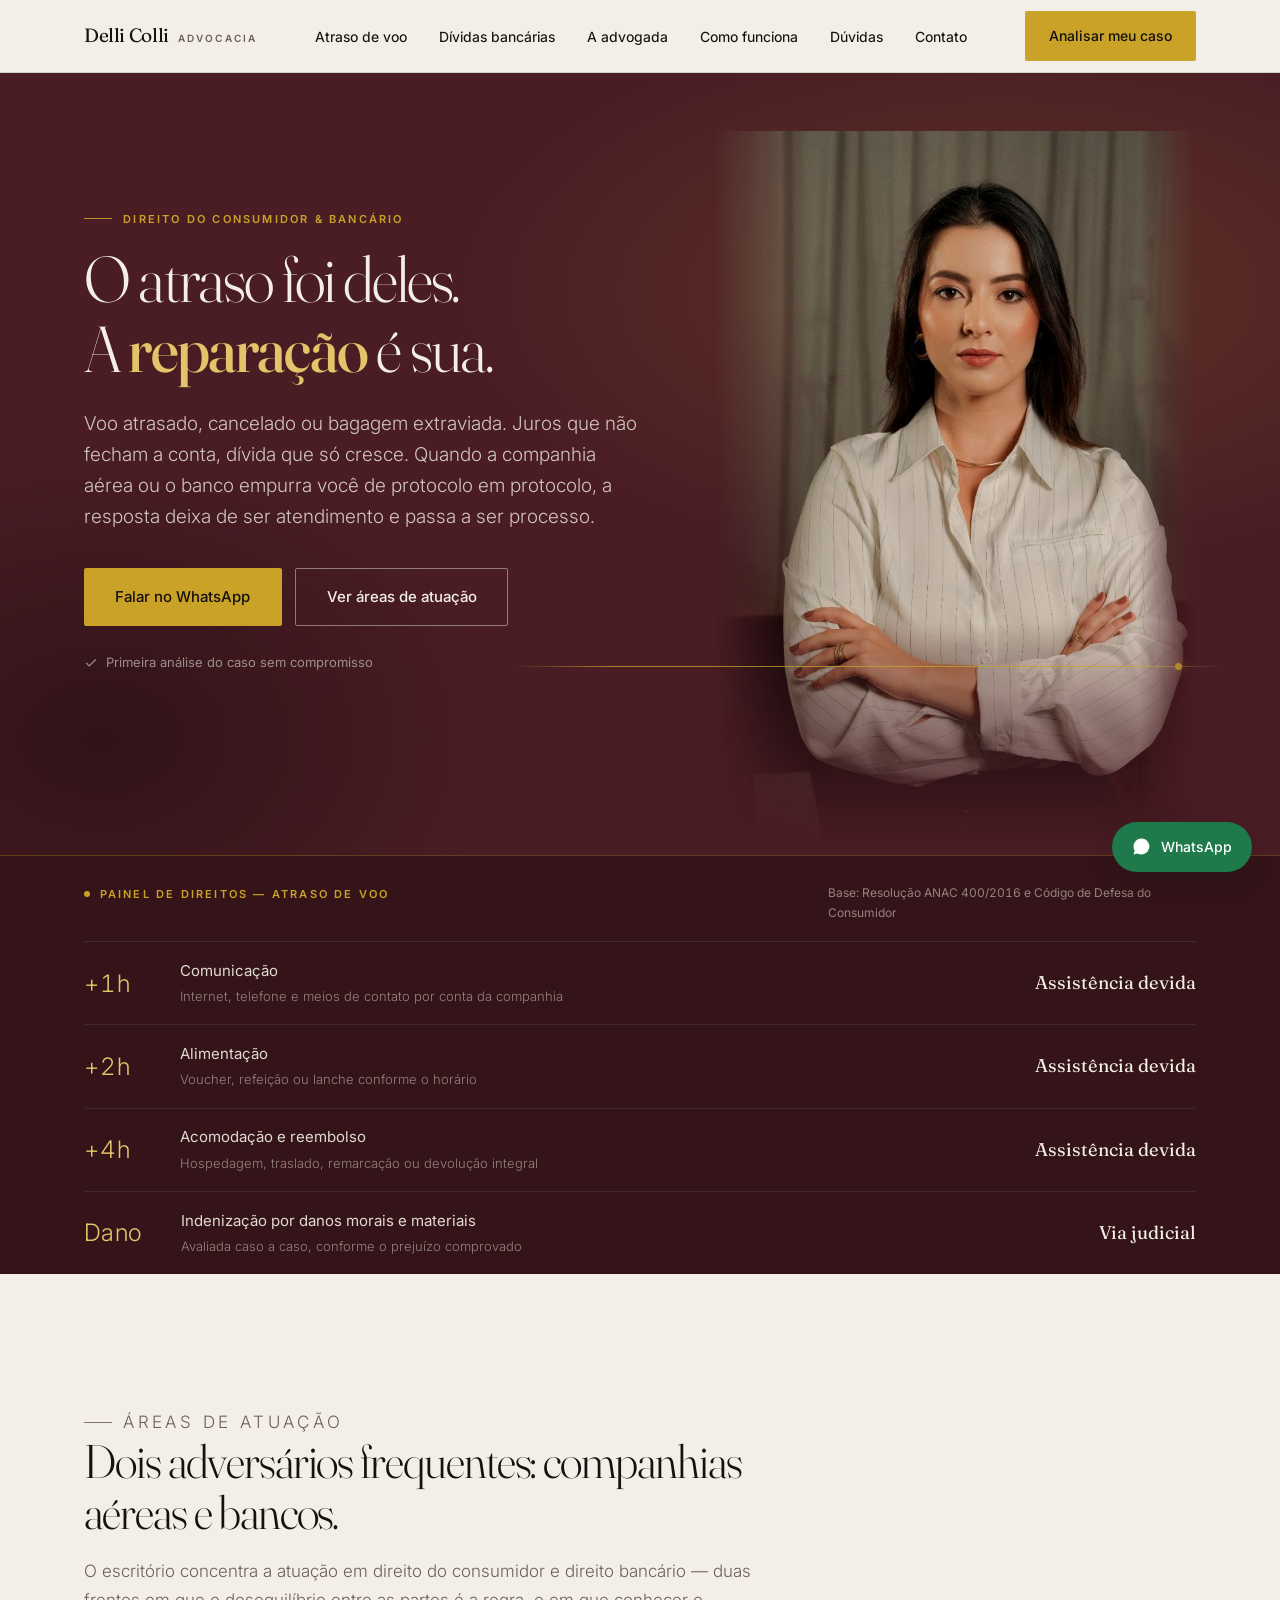
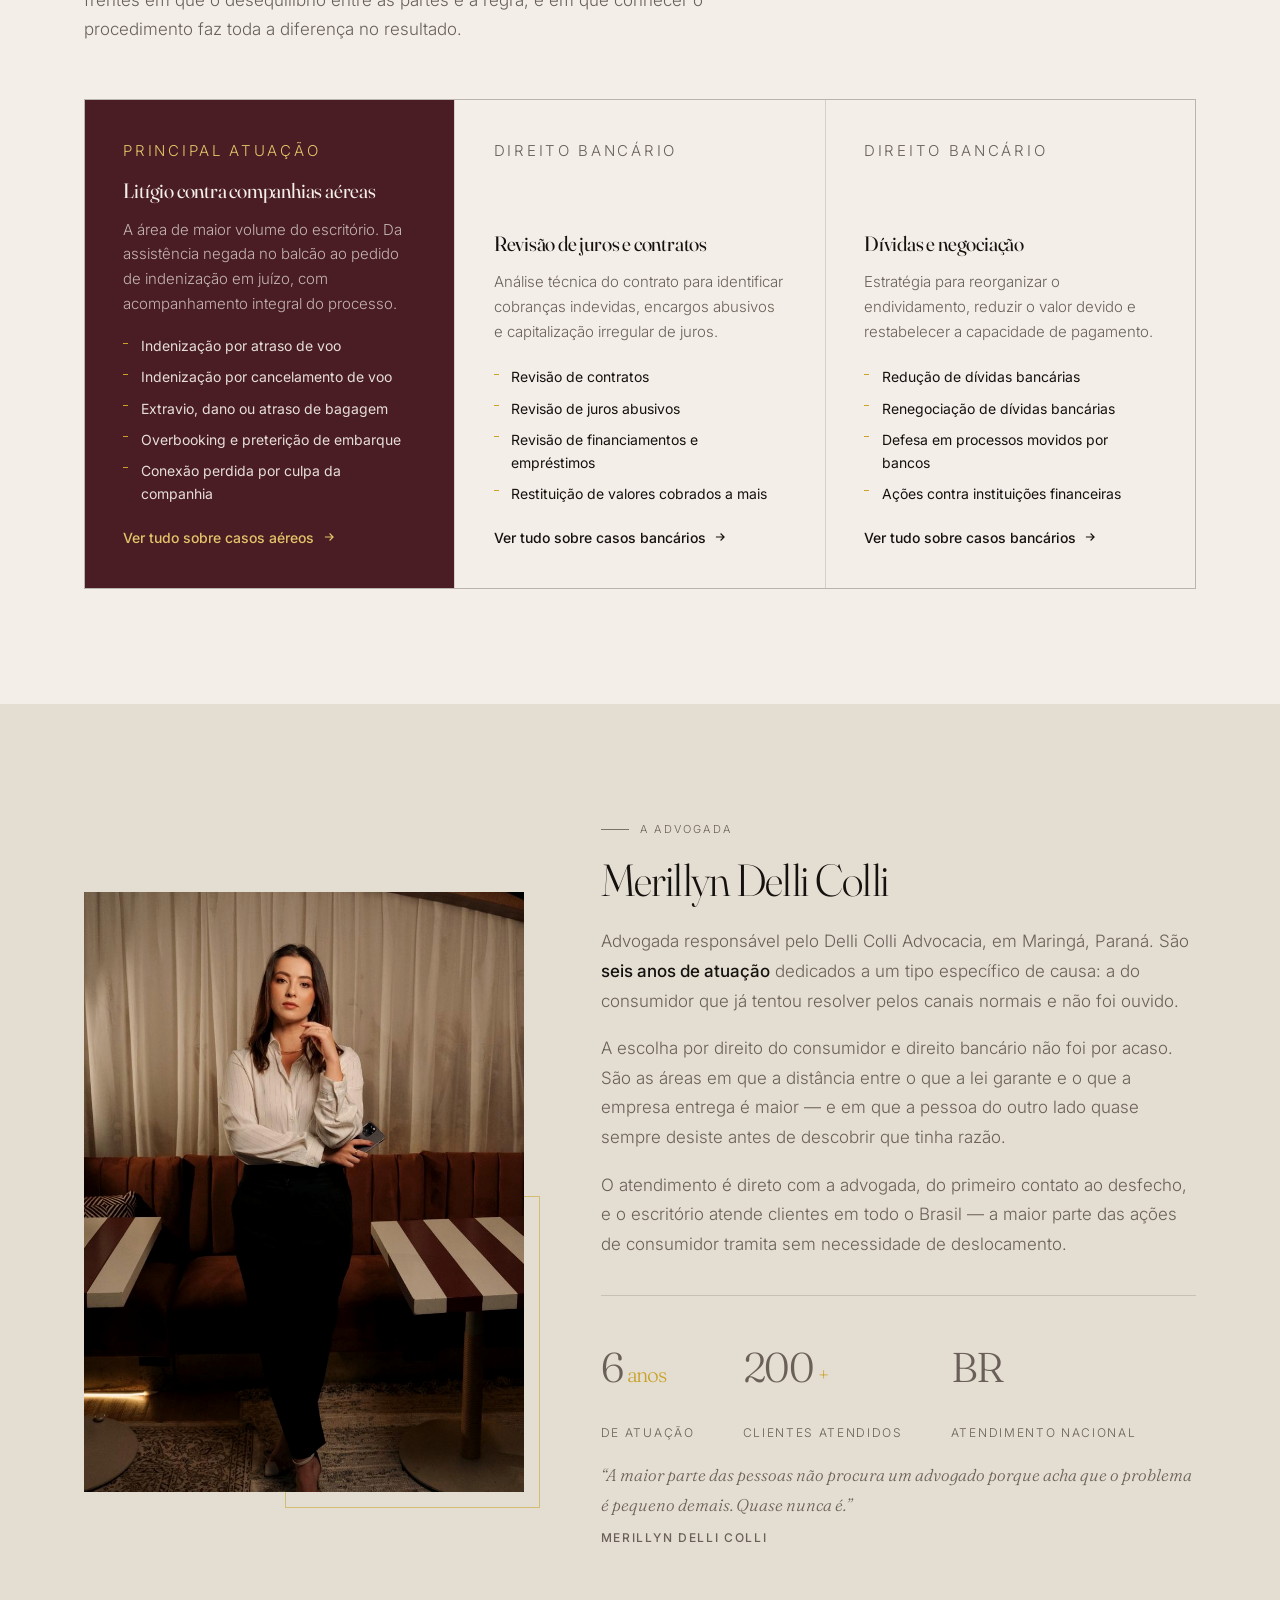
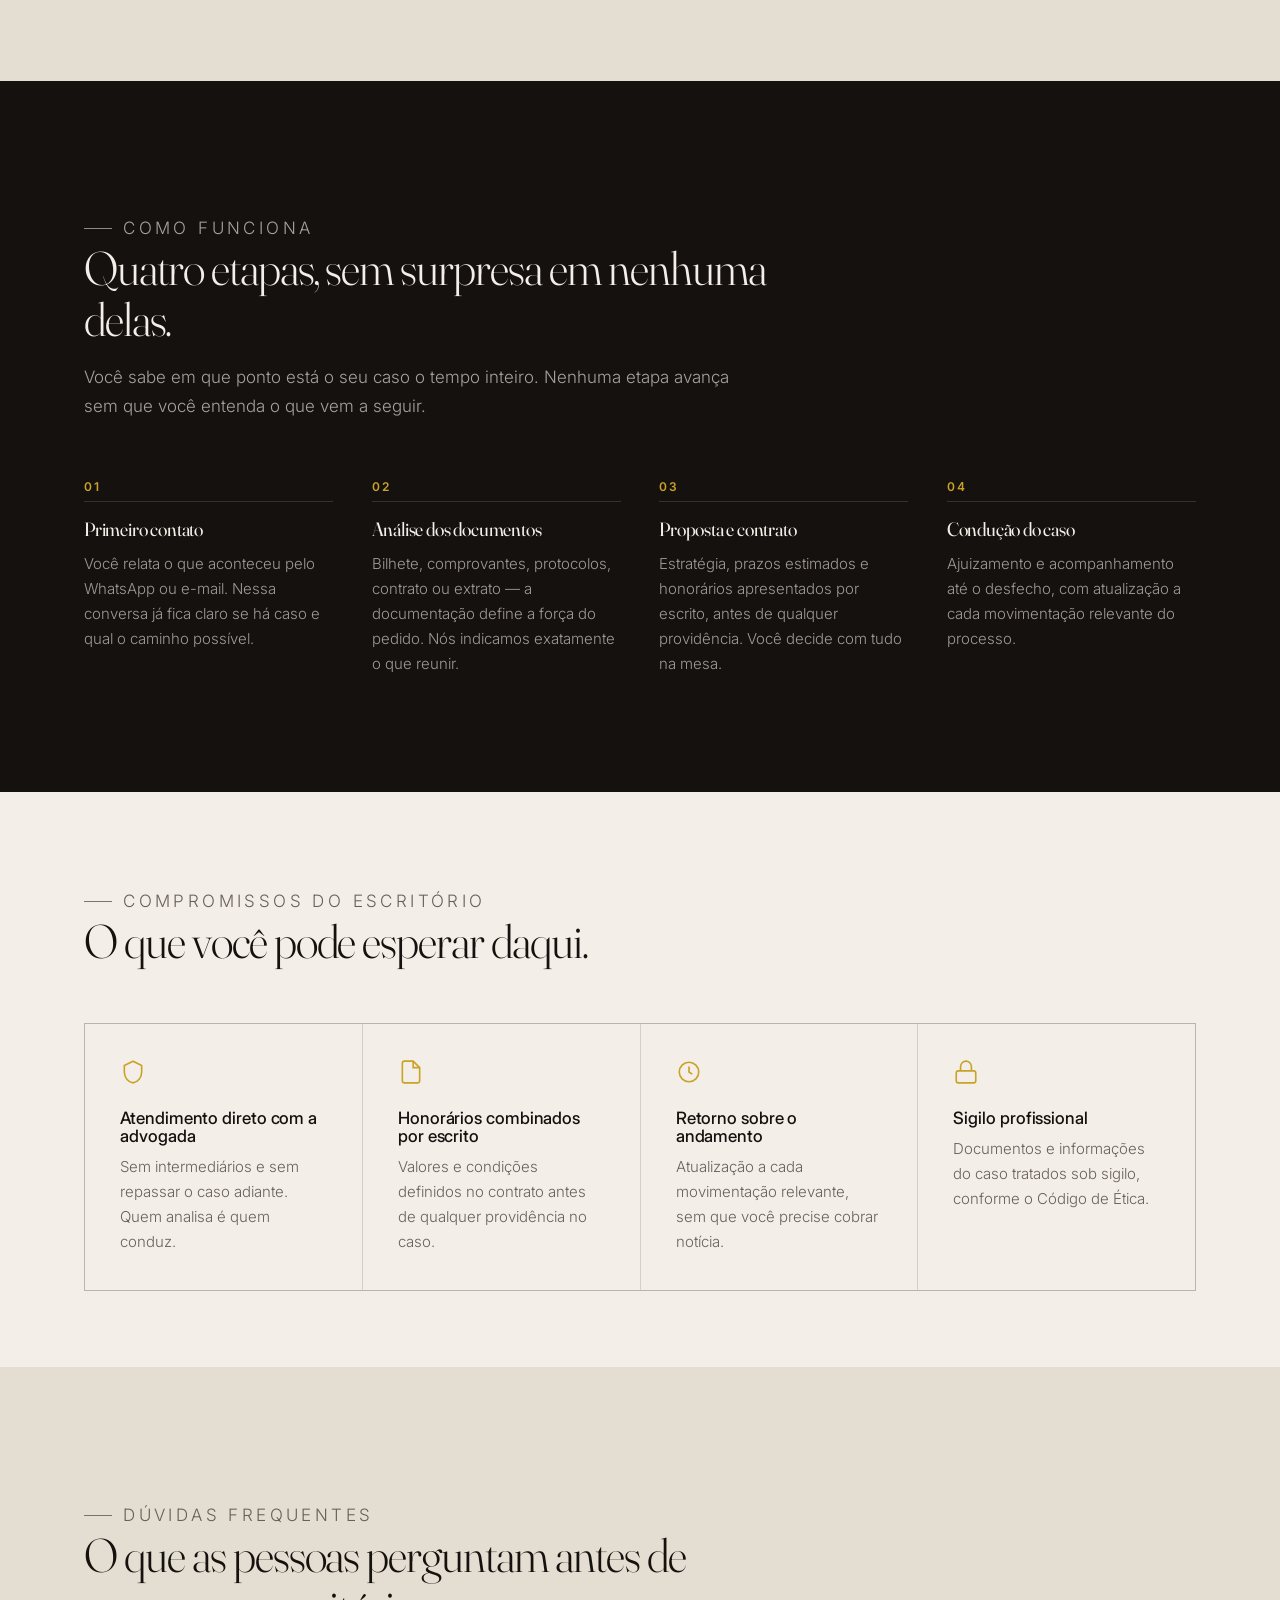
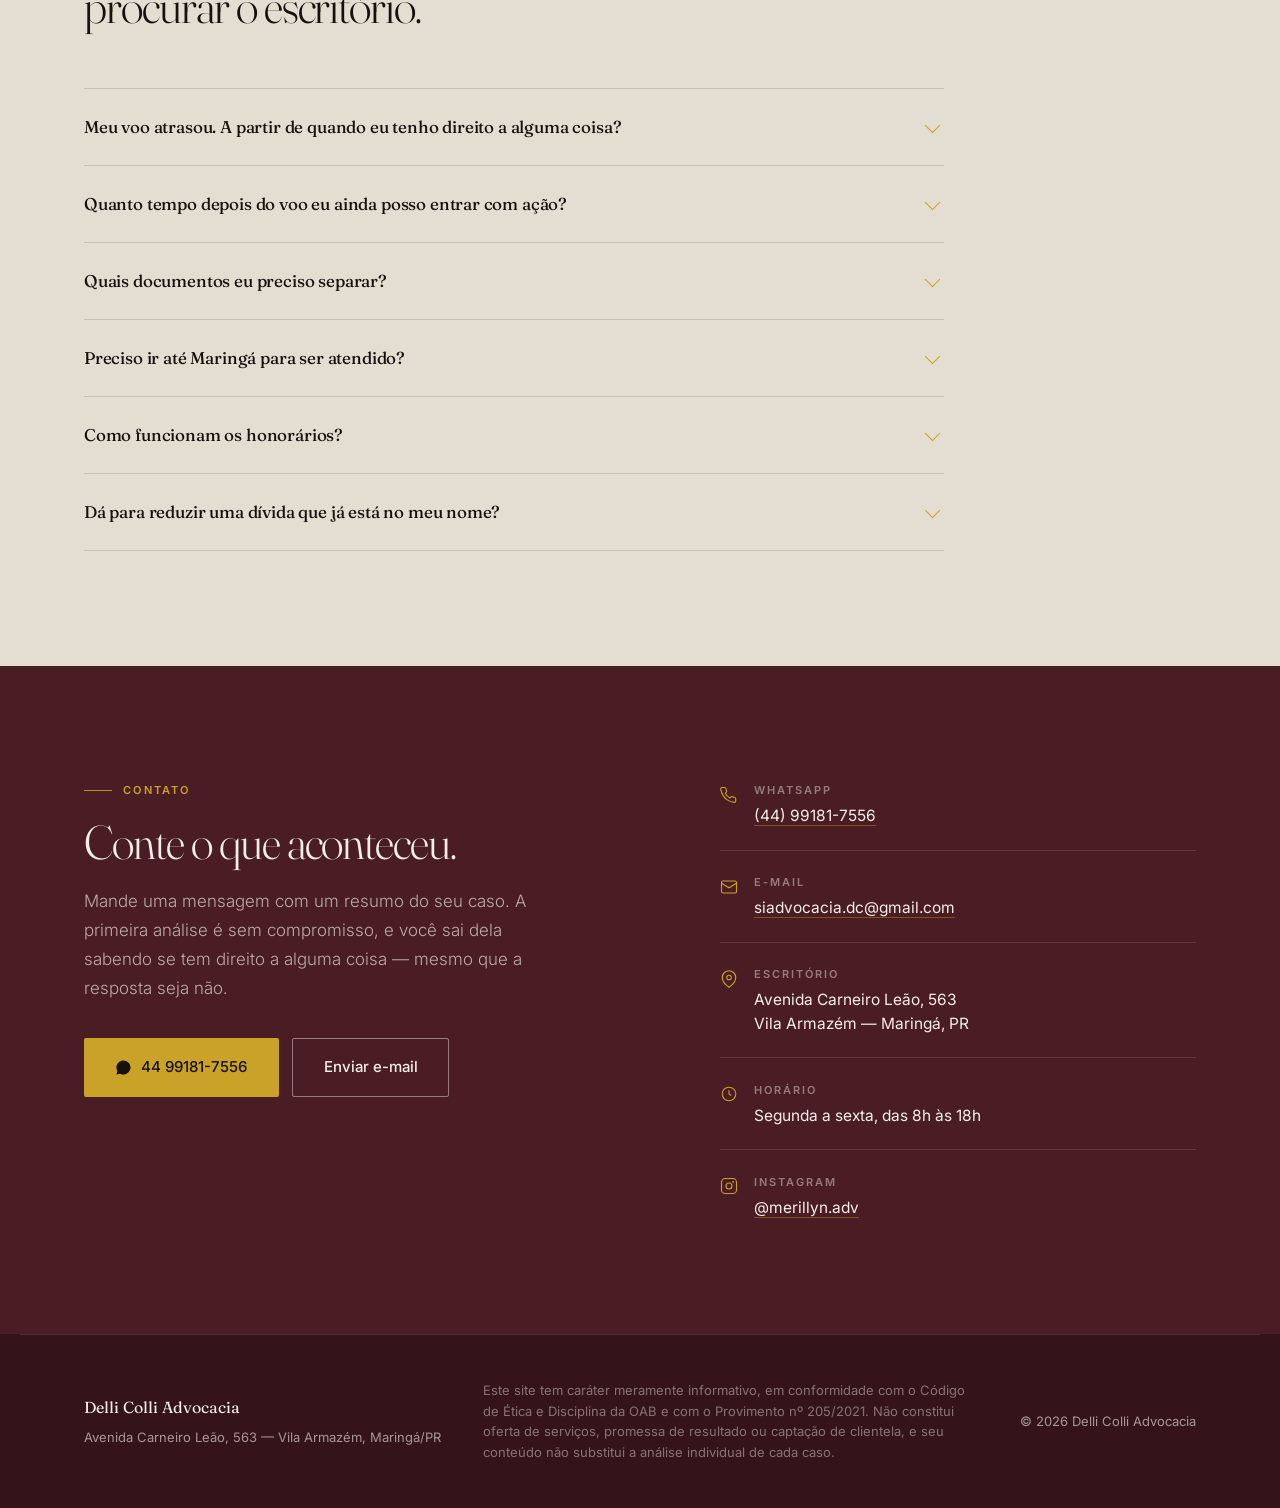
==== index.html @ 61c3d4c2 "Site institucional Delli Colli Advocacia Site estático de três páginas, sem build e sem dependências" ====
<!DOCTYPE html>
<html lang="pt-BR">
<head>
<meta charset="utf-8">
<meta name="viewport" content="width=device-width, initial-scale=1">
<title>Delli Colli Advocacia — Direito do Consumidor e Bancário em Maringá</title>
<meta name="description" content="Advocacia especializada em indenização por atraso e cancelamento de voo, extravio de bagagem, revisão de juros abusivos e renegociação de dívidas bancárias. Maringá, PR.">
<meta name="author" content="Delli Colli Advocacia">
<meta name="robots" content="index, follow">
<link rel="icon" type="image/svg+xml" href="assets/favicon.svg">
<link rel="canonical" href="https://dellicolliadvocacia.com.br/">

<!-- Open Graph -->
<meta property="og:type" content="website">
<meta property="og:locale" content="pt_BR">
<meta property="og:title" content="Delli Colli Advocacia — Direito do Consumidor e Bancário">
<meta property="og:description" content="Atraso de voo, bagagem extraviada, juros abusivos e dívidas bancárias. Atendimento em todo o Brasil, com base em Maringá, PR.">
<meta property="og:image" content="assets/merillyn-retrato.jpg">

<link rel="preconnect" href="https://fonts.googleapis.com">
<link rel="preconnect" href="https://fonts.gstatic.com" crossorigin>
<link href="https://fonts.googleapis.com/css2?family=Fraunces:ital,opsz,wght@0,9..144,300;0,400;0,500;0,600;1,9..144,400&family=Inter:wght@300;400;500;600&display=swap" rel="stylesheet">

<!-- Structured data: helps the firm appear correctly in Google local results -->
<script type="application/ld+json">
{
  "@context": "https://schema.org",
  "@type": "LegalService",
  "name": "Delli Colli Advocacia",
  "description": "Advocacia especializada em direito do consumidor e direito bancário: indenização por atraso e cancelamento de voo, extravio de bagagem, revisão de juros abusivos e renegociação de dívidas bancárias.",
  "image": "assets/merillyn-retrato.jpg",
  "email": "siadvocacia.dc@gmail.com",
  "telephone": "+5544991817556",
  "address": {
    "@type": "PostalAddress",
    "streetAddress": "Avenida Carneiro Leão, 563 — Vila Armazém",
    "addressLocality": "Maringá",
    "addressRegion": "PR",
    "addressCountry": "BR"
  },
  "openingHoursSpecification": {
    "@type": "OpeningHoursSpecification",
    "dayOfWeek": ["Monday","Tuesday","Wednesday","Thursday","Friday"],
    "opens": "08:00",
    "closes": "18:00"
  },
  "sameAs": ["https://instagram.com/merillyn.adv"],
  "areaServed": "BR"
}
</script>

<link rel="stylesheet" href="assets/style.css">
</head>
<body>

<a class="skip" href="#main">Ir para o conteúdo</a>

<!-- ============================ NAV ============================ -->
<header class="nav" id="nav">
  <div class="wrap nav__in">
    <a class="brand" href="#inicio">
      <span class="brand__mark">Delli Colli</span>
      <span class="brand__sub">Advocacia</span>
    </a>

    <nav aria-label="Navegação principal">
      <ul class="nav__links" id="navLinks">
        <li><a href="atraso-de-voo.html">Atraso de voo</a></li>
        <li><a href="dividas-bancarias.html">Dívidas bancárias</a></li>
        <li><a href="#sobre">A advogada</a></li>
        <li><a href="#processo">Como funciona</a></li>
        <li><a href="#duvidas">Dúvidas</a></li>
        <li><a href="#contato">Contato</a></li>
      </ul>
    </nav>

    <a class="btn btn--brass nav__cta" href="https://wa.me/5544991817556?text=Ol%C3%A1%21%20Gostaria%20de%20uma%20an%C3%A1lise%20do%20meu%20caso." target="_blank" rel="noopener">Analisar meu caso</a>

    <button class="nav__toggle" id="navToggle" aria-expanded="false" aria-controls="navLinks">
      <svg width="16" height="16" viewBox="0 0 24 24" fill="none" stroke="currentColor" stroke-width="2" aria-hidden="true"><path d="M3 6h18M3 12h18M3 18h18"/></svg>
      Menu
    </button>
  </div>
</header>

<main id="main">

<!-- ============================ HERO ============================ -->
<section class="hero" id="inicio">
  <div class="wrap hero__in">
    <div class="hero__copy">
      <p class="eyebrow">Direito do consumidor &amp; bancário</p>
      <h1>O atraso foi deles.<br>A <em>reparação</em> é sua.</h1>
      <p class="hero__lede">
        Voo atrasado, cancelado ou bagagem extraviada. Juros que não fecham a conta,
        dívida que só cresce. Quando a companhia aérea ou o banco empurra você de
        protocolo em protocolo, a resposta deixa de ser atendimento e passa a ser processo.
      </p>
      <div class="hero__actions">
        <a class="btn btn--brass btn--lg" href="https://wa.me/5544991817556?text=Ol%C3%A1%21%20Gostaria%20de%20uma%20an%C3%A1lise%20do%20meu%20caso." target="_blank" rel="noopener">
          Falar no WhatsApp
        </a>
        <a class="btn btn--ghost-light btn--lg" href="#atuacao">Ver áreas de atuação</a>
      </div>
      <p class="hero__note">
        <svg width="14" height="14" viewBox="0 0 24 24" fill="none" stroke="currentColor" stroke-width="2" aria-hidden="true"><path d="M20 6 9 17l-5-5"/></svg>
        Primeira análise do caso sem compromisso
      </p>
    </div>

    <figure class="hero__portrait">
      <span class="hero__rule" aria-hidden="true"></span>
      <img src="assets/merillyn-retrato.jpg"
           alt="Merillyn Delli Colli, advogada responsável pelo escritório Delli Colli Advocacia"
           width="852" height="1280" fetchpriority="high">
    </figure>
  </div>
</section>

<!-- ================= PAINEL DE PARTIDA — assinatura ================= -->
<!--
  Elemento-assinatura: reenquadra o painel de aeroporto. No aeroporto, o
  painel informa quanto você vai esperar. Aqui, informa a que você tem direito.
  A sequência de horas é a régua real da ANAC (Resolução 400/2016).
-->
<section class="board" aria-labelledby="boardTitle">
  <div class="wrap board__in">
    <div class="board__head">
      <p class="board__title" id="boardTitle">Painel de direitos — atraso de voo</p>
      <p class="board__note">Base: Resolução ANAC 400/2016 e Código de Defesa do Consumidor</p>
    </div>
    <ul class="board__rows">
      <li class="board__row">
        <span class="board__time">+1h</span>
        <span class="board__what">Comunicação
          <small>Internet, telefone e meios de contato por conta da companhia</small>
        </span>
        <span class="board__val">Assistência devida</span>
      </li>
      <li class="board__row">
        <span class="board__time">+2h</span>
        <span class="board__what">Alimentação
          <small>Voucher, refeição ou lanche conforme o horário</small>
        </span>
        <span class="board__val">Assistência devida</span>
      </li>
      <li class="board__row">
        <span class="board__time">+4h</span>
        <span class="board__what">Acomodação e reembolso
          <small>Hospedagem, traslado, remarcação ou devolução integral</small>
        </span>
        <span class="board__val">Assistência devida</span>
      </li>
      <li class="board__row">
        <span class="board__time">Dano</span>
        <span class="board__what">Indenização por danos morais e materiais
          <small>Avaliada caso a caso, conforme o prejuízo comprovado</small>
        </span>
        <span class="board__val">Via judicial</span>
      </li>
    </ul>
  </div>
</section>

<!-- ======================= ÁREAS DE ATUAÇÃO ======================= -->
<section class="section section--bone" id="atuacao">
  <div class="wrap">
    <div class="section__head reveal">
      <p class="eyebrow eyebrow--dark">Áreas de atuação</p>
      <h2>Dois adversários frequentes: companhias aéreas e bancos.</h2>
      <p>
        O escritório concentra a atuação em direito do consumidor e direito bancário —
        duas frentes em que o desequilíbrio entre as partes é a regra, e em que conhecer
        o procedimento faz toda a diferença no resultado.
      </p>
    </div>

    <div class="areas">
      <article class="area area--lead reveal">
        <p class="area__tag">Principal atuação</p>
        <h3>Litígio contra companhias aéreas</h3>
        <p>
          A área de maior volume do escritório. Da assistência negada no balcão ao
          pedido de indenização em juízo, com acompanhamento integral do processo.
        </p>
        <ul class="area__list">
          <li>Indenização por atraso de voo</li>
          <li>Indenização por cancelamento de voo</li>
          <li>Extravio, dano ou atraso de bagagem</li>
          <li>Overbooking e preterição de embarque</li>
          <li>Conexão perdida por culpa da companhia</li>
        </ul>
        <a class="area__more" href="atraso-de-voo.html">
          Ver tudo sobre casos aéreos <svg viewBox="0 0 24 24" fill="none" stroke="currentColor" stroke-width="2" aria-hidden="true"><path d="M5 12h14M13 6l6 6-6 6"/></svg>
        </a>
      </article>

      <article class="area reveal">
        <p class="area__tag">Direito bancário</p>
        <h3>Revisão de juros e contratos</h3>
        <p>
          Análise técnica do contrato para identificar cobranças indevidas, encargos
          abusivos e capitalização irregular de juros.
        </p>
        <ul class="area__list">
          <li>Revisão de contratos</li>
          <li>Revisão de juros abusivos</li>
          <li>Revisão de financiamentos e empréstimos</li>
          <li>Restituição de valores cobrados a mais</li>
        </ul>
        <a class="area__more" href="dividas-bancarias.html">
          Ver tudo sobre casos bancários <svg viewBox="0 0 24 24" fill="none" stroke="currentColor" stroke-width="2" aria-hidden="true"><path d="M5 12h14M13 6l6 6-6 6"/></svg>
        </a>
      </article>

      <article class="area reveal">
        <p class="area__tag">Direito bancário</p>
        <h3>Dívidas e negociação</h3>
        <p>
          Estratégia para reorganizar o endividamento, reduzir o valor devido e
          restabelecer a capacidade de pagamento.
        </p>
        <ul class="area__list">
          <li>Redução de dívidas bancárias</li>
          <li>Renegociação de dívidas bancárias</li>
          <li>Defesa em processos movidos por bancos</li>
          <li>Ações contra instituições financeiras</li>
        </ul>
        <a class="area__more" href="dividas-bancarias.html#situacoes">
          Ver tudo sobre casos bancários <svg viewBox="0 0 24 24" fill="none" stroke="currentColor" stroke-width="2" aria-hidden="true"><path d="M5 12h14M13 6l6 6-6 6"/></svg>
        </a>
      </article>
    </div>
  </div>
</section>

<!-- ============================ SOBRE ============================ -->
<section class="section section--dim" id="sobre">
  <div class="wrap about">
    <figure class="about__figure reveal">
      <img src="assets/merillyn-corpo-inteiro.jpg"
           alt="Merillyn Delli Colli, advogada fundadora do escritório, em Maringá, Paraná"
           width="852" height="1280" loading="lazy">
    </figure>

    <div class="about__body reveal">
      <p class="eyebrow eyebrow--dark">A advogada</p>
      <h2>Merillyn Delli Colli</h2>
      <p>
        Advogada responsável pelo Delli Colli Advocacia, em Maringá, Paraná. São
        <strong>seis anos de atuação</strong> dedicados a um tipo específico de causa:
        a do consumidor que já tentou resolver pelos canais normais e não foi ouvido.
      </p>
      <p>
        A escolha por direito do consumidor e direito bancário não foi por acaso. São
        as áreas em que a distância entre o que a lei garante e o que a empresa entrega
        é maior — e em que a pessoa do outro lado quase sempre desiste antes de
        descobrir que tinha razão.
      </p>
      <p>
        O atendimento é direto com a advogada, do primeiro contato ao desfecho, e o
        escritório atende clientes em todo o Brasil — a maior parte das ações de
        consumidor tramita sem necessidade de deslocamento.
      </p>

      <div class="about__stats">
        <div class="stat">
          <p class="stat__num">6<span>anos</span></p>
          <p class="stat__label">De atuação</p>
        </div>
        <div class="stat">
          <p class="stat__num">200<span>+</span></p>
          <p class="stat__label">Clientes atendidos</p>
        </div>
        <div class="stat">
          <p class="stat__num">BR</p>
          <p class="stat__label">Atendimento nacional</p>
        </div>
      </div>

      <p class="about__sig">
        “A maior parte das pessoas não procura um advogado porque acha que o problema
        é pequeno demais. Quase nunca é.”
        <small>Merillyn Delli Colli</small>
      </p>
    </div>
  </div>
</section>

<!-- ========================= COMO FUNCIONA ========================= -->
<section class="section section--ink" id="processo">
  <div class="wrap">
    <div class="section__head reveal">
      <p class="eyebrow">Como funciona</p>
      <h2>Quatro etapas, sem surpresa em nenhuma delas.</h2>
      <p>
        Você sabe em que ponto está o seu caso o tempo inteiro. Nenhuma etapa avança
        sem que você entenda o que vem a seguir.
      </p>
    </div>

    <div class="steps">
      <article class="step reveal">
        <h3>Primeiro contato</h3>
        <p>
          Você relata o que aconteceu pelo WhatsApp ou e-mail. Nessa conversa já fica
          claro se há caso e qual o caminho possível.
        </p>
      </article>
      <article class="step reveal">
        <h3>Análise dos documentos</h3>
        <p>
          Bilhete, comprovantes, protocolos, contrato ou extrato — a documentação
          define a força do pedido. Nós indicamos exatamente o que reunir.
        </p>
      </article>
      <article class="step reveal">
        <h3>Proposta e contrato</h3>
        <p>
          Estratégia, prazos estimados e honorários apresentados por escrito, antes de
          qualquer providência. Você decide com tudo na mesa.
        </p>
      </article>
      <article class="step reveal">
        <h3>Condução do caso</h3>
        <p>
          Ajuizamento e acompanhamento até o desfecho, com atualização a cada
          movimentação relevante do processo.
        </p>
      </article>
    </div>
  </div>
</section>

<!-- ===================== CONFIANÇA / COMPROMISSOS ===================== -->
<!--
  NOTA DE CONFORMIDADE (Provimento 205/2021 da OAB):
  Esta seção substitui deliberadamente um bloco de "depoimentos de clientes".
  O Provimento veda o uso de depoimentos e a captação por apelo emocional, além de
  exigir publicidade informativa, discreta e sóbria. Os prints de WhatsApp enviados
  no briefing estão preservados em /assets/depoimentos/ mas NÃO são publicados aqui.
  Ver DEPOIMENTOS-LEIA-ME.md na raiz do projeto para o parecer completo.
-->
<section class="section section--bone section--tight">
  <div class="wrap">
    <div class="section__head reveal">
      <p class="eyebrow eyebrow--dark">Compromissos do escritório</p>
      <h2>O que você pode esperar daqui.</h2>
    </div>

    <div class="trust">
      <div class="trust__item reveal">
        <svg class="trust__icon" viewBox="0 0 24 24" fill="none" stroke="currentColor" stroke-width="1.5" aria-hidden="true"><path d="M12 2 4 6v6c0 5 3.4 9.4 8 10 4.6-.6 8-5 8-10V6l-8-4Z"/></svg>
        <h3>Atendimento direto com a advogada</h3>
        <p>Sem intermediários e sem repassar o caso adiante. Quem analisa é quem conduz.</p>
      </div>
      <div class="trust__item reveal">
        <svg class="trust__icon" viewBox="0 0 24 24" fill="none" stroke="currentColor" stroke-width="1.5" aria-hidden="true"><path d="M14 2H6a2 2 0 0 0-2 2v16a2 2 0 0 0 2 2h12a2 2 0 0 0 2-2V8l-6-6Z"/><path d="M14 2v6h6"/></svg>
        <h3>Honorários combinados por escrito</h3>
        <p>Valores e condições definidos no contrato antes de qualquer providência no caso.</p>
      </div>
      <div class="trust__item reveal">
        <svg class="trust__icon" viewBox="0 0 24 24" fill="none" stroke="currentColor" stroke-width="1.5" aria-hidden="true"><circle cx="12" cy="12" r="9"/><path d="M12 7v5l3 2"/></svg>
        <h3>Retorno sobre o andamento</h3>
        <p>Atualização a cada movimentação relevante, sem que você precise cobrar notícia.</p>
      </div>
      <div class="trust__item reveal">
        <svg class="trust__icon" viewBox="0 0 24 24" fill="none" stroke="currentColor" stroke-width="1.5" aria-hidden="true"><rect x="3" y="11" width="18" height="11" rx="2"/><path d="M7 11V7a5 5 0 0 1 10 0v4"/></svg>
        <h3>Sigilo profissional</h3>
        <p>Documentos e informações do caso tratados sob sigilo, conforme o Código de Ética.</p>
      </div>
    </div>
  </div>
</section>

<!-- ============================= FAQ ============================= -->
<section class="section section--dim" id="duvidas">
  <div class="wrap">
    <div class="section__head reveal">
      <p class="eyebrow eyebrow--dark">Dúvidas frequentes</p>
      <h2>O que as pessoas perguntam antes de procurar o escritório.</h2>
    </div>

    <div class="faq reveal">
      <details>
        <summary>Meu voo atrasou. A partir de quando eu tenho direito a alguma coisa?</summary>
        <div class="faq__a">
          <p>
            A assistência material é escalonada: a partir de 1 hora de atraso a companhia
            deve oferecer meios de comunicação; a partir de 2 horas, alimentação; a partir
            de 4 horas, acomodação e transporte, além das opções de reembolso integral ou
            reacomodação em outro voo.
          </p>
          <p>
            A indenização por danos morais e materiais é analisada à parte, caso a caso,
            conforme o prejuízo concreto que o atraso causou a você.
          </p>
        </div>
      </details>

      <details>
        <summary>Quanto tempo depois do voo eu ainda posso entrar com ação?</summary>
        <div class="faq__a">
          <p>
            O prazo varia conforme a natureza do voo e o fundamento do pedido — há
            entendimentos distintos para voos nacionais e internacionais. É justamente
            por isso que vale fazer a análise cedo: alguns prazos são curtos.
          </p>
          <p>
            Na primeira conversa conseguimos dizer se o seu caso ainda está dentro do prazo.
          </p>
        </div>
      </details>

      <details>
        <summary>Quais documentos eu preciso separar?</summary>
        <div class="faq__a">
          <p>
            <strong>Casos de voo:</strong> bilhete ou cartão de embarque, comprovante do
            atraso ou cancelamento, protocolos de atendimento, e comprovantes de gastos
            que você teve por causa do problema (hotel, transporte, alimentação, compra
            de itens após extravio de bagagem).
          </p>
          <p>
            <strong>Casos bancários:</strong> contrato, extratos, carnês e qualquer
            comunicação do banco sobre a dívida.
          </p>
        </div>
      </details>

      <details>
        <summary>Preciso ir até Maringá para ser atendido?</summary>
        <div class="faq__a">
          <p>
            Não. O escritório atende clientes de todo o Brasil, e a maior parte das ações
            de consumidor tramita de forma eletrônica, sem exigir deslocamento. Documentos
            e assinaturas são resolvidos digitalmente.
          </p>
          <p>
            O atendimento presencial fica disponível para quem está em Maringá e prefere
            conversar pessoalmente.
          </p>
        </div>
      </details>

      <details>
        <summary>Como funcionam os honorários?</summary>
        <div class="faq__a">
          <p>
            A primeira análise do caso é sem compromisso. Se houver caso e você decidir
            seguir, os honorários são apresentados por escrito, com valores e condições
            definidos antes de qualquer providência — nos limites da tabela da OAB/PR.
          </p>
        </div>
      </details>

      <details>
        <summary>Dá para reduzir uma dívida que já está no meu nome?</summary>
        <div class="faq__a">
          <p>
            Em muitos casos, sim. O caminho depende do que a análise do contrato revela:
            pode ser revisão de encargos cobrados de forma abusiva, renegociação do saldo
            ou defesa em uma ação já movida pelo banco.
          </p>
          <p>
            Nenhum resultado pode ser prometido de antemão — a resposta vem da análise dos
            seus documentos.
          </p>
        </div>
      </details>
    </div>
  </div>
</section>

<!-- =========================== CONTATO =========================== -->
<section class="section" id="contato" style="background:var(--oxblood); color:var(--bone);">
  <div class="wrap contact">
    <div class="reveal">
      <p class="eyebrow">Contato</p>
      <h2>Conte o que aconteceu.</h2>
      <p class="contact__lede">
        Mande uma mensagem com um resumo do seu caso. A primeira análise é sem
        compromisso, e você sai dela sabendo se tem direito a alguma coisa — mesmo
        que a resposta seja não.
      </p>
      <div class="contact__actions">
        <a class="btn btn--brass btn--lg" href="https://wa.me/5544991817556?text=Ol%C3%A1%21%20Gostaria%20de%20uma%20an%C3%A1lise%20do%20meu%20caso." target="_blank" rel="noopener">
          <svg width="17" height="17" viewBox="0 0 24 24" fill="currentColor" aria-hidden="true"><path d="M17.5 14.4c-.3-.2-1.7-.9-2-1-.3-.1-.4-.1-.6.1-.2.3-.7.9-.8 1.1-.2.2-.3.2-.6.1-.3-.2-1.2-.5-2.3-1.4-.9-.8-1.4-1.7-1.6-2-.2-.3 0-.5.1-.6l.5-.5c.1-.2.2-.3.3-.5 0-.2 0-.4 0-.5 0-.2-.6-1.5-.9-2.1-.2-.5-.4-.4-.6-.4h-.5c-.2 0-.5.1-.7.3-.2.3-.9.9-.9 2.2s1 2.6 1.1 2.8c.1.2 2 3 4.7 4.1.7.3 1.2.5 1.6.6.7.2 1.3.2 1.8.1.5-.1 1.7-.7 1.9-1.4.2-.7.2-1.2.2-1.4-.1-.1-.3-.2-.5-.3M12 2a10 10 0 0 0-8.6 15.1L2 22l5-1.3A10 10 0 1 0 12 2Z"/></svg>
          44 99181-7556
        </a>
        <a class="btn btn--ghost-light btn--lg" href="mailto:siadvocacia.dc@gmail.com?subject=An%C3%A1lise%20de%20caso">
          Enviar e-mail
        </a>
      </div>
    </div>

    <div class="reveal">
      <dl class="details">
        <li>
          <svg viewBox="0 0 24 24" fill="none" stroke="currentColor" stroke-width="1.5" aria-hidden="true"><path d="M21 16.9v3a2 2 0 0 1-2.2 2 19.8 19.8 0 0 1-8.6-3.1 19.5 19.5 0 0 1-6-6A19.8 19.8 0 0 1 1 4.2 2 2 0 0 1 3 2h3a2 2 0 0 1 2 1.7c.1 1 .4 1.9.7 2.8a2 2 0 0 1-.5 2.1L7.1 9.9a16 16 0 0 0 6 6l1.3-1.1a2 2 0 0 1 2.1-.5c.9.3 1.8.6 2.8.7a2 2 0 0 1 1.7 2Z"/></svg>
          <div>
            <dt>WhatsApp</dt>
            <dd><a href="https://wa.me/5544991817556" target="_blank" rel="noopener">(44) 99181-7556</a></dd>
          </div>
        </li>
        <li>
          <svg viewBox="0 0 24 24" fill="none" stroke="currentColor" stroke-width="1.5" aria-hidden="true"><rect x="2" y="4" width="20" height="16" rx="2"/><path d="m22 7-10 6L2 7"/></svg>
          <div>
            <dt>E-mail</dt>
            <dd><a href="mailto:siadvocacia.dc@gmail.com">siadvocacia.dc@gmail.com</a></dd>
          </div>
        </li>
        <li>
          <svg viewBox="0 0 24 24" fill="none" stroke="currentColor" stroke-width="1.5" aria-hidden="true"><path d="M21 10c0 7-9 13-9 13s-9-6-9-13a9 9 0 0 1 18 0Z"/><circle cx="12" cy="10" r="3"/></svg>
          <div>
            <dt>Escritório</dt>
            <dd>
              Avenida Carneiro Leão, 563<br>
              Vila Armazém — Maringá, PR
            </dd>
          </div>
        </li>
        <li>
          <svg viewBox="0 0 24 24" fill="none" stroke="currentColor" stroke-width="1.5" aria-hidden="true"><circle cx="12" cy="12" r="9"/><path d="M12 7v5l3 2"/></svg>
          <div>
            <dt>Horário</dt>
            <dd>Segunda a sexta, das 8h às 18h</dd>
          </div>
        </li>
        <li>
          <svg viewBox="0 0 24 24" fill="none" stroke="currentColor" stroke-width="1.5" aria-hidden="true"><rect x="2" y="2" width="20" height="20" rx="5"/><circle cx="12" cy="12" r="4"/><circle cx="17.5" cy="6.5" r="1.2" fill="currentColor" stroke="none"/></svg>
          <div>
            <dt>Instagram</dt>
            <dd><a href="https://instagram.com/merillyn.adv" target="_blank" rel="noopener">@merillyn.adv</a></dd>
          </div>
        </li>
      </dl>
    </div>
  </div>
</section>

</main>

<!-- =========================== RODAPÉ =========================== -->
<footer class="footer">
  <div class="wrap footer__in">
    <div>
      <p><strong style="color:var(--bone);font-family:var(--display);font-weight:400;font-size:1rem;">Delli Colli Advocacia</strong></p>
      <p style="margin-top:.35rem;">Avenida Carneiro Leão, 563 — Vila Armazém, Maringá/PR</p>
    </div>
    <p class="footer__legal">
      Este site tem caráter meramente informativo, em conformidade com o Código de Ética
      e Disciplina da OAB e com o Provimento nº 205/2021. Não constitui oferta de
      serviços, promessa de resultado ou captação de clientela, e seu conteúdo não
      substitui a análise individual de cada caso.
    </p>
    <p>© <span id="ano">2026</span> Delli Colli Advocacia</p>
  </div>
</footer>

<!-- ===================== WHATSAPP FLUTUANTE ===================== -->
<a class="wa" href="https://wa.me/5544991817556?text=Ol%C3%A1%21%20Gostaria%20de%20uma%20an%C3%A1lise%20do%20meu%20caso."
   target="_blank" rel="noopener" aria-label="Conversar pelo WhatsApp">
  <svg viewBox="0 0 24 24" fill="currentColor" aria-hidden="true"><path d="M17.5 14.4c-.3-.2-1.7-.9-2-1-.3-.1-.4-.1-.6.1-.2.3-.7.9-.8 1.1-.2.2-.3.2-.6.1-.3-.2-1.2-.5-2.3-1.4-.9-.8-1.4-1.7-1.6-2-.2-.3 0-.5.1-.6l.5-.5c.1-.2.2-.3.3-.5 0-.2 0-.4 0-.5 0-.2-.6-1.5-.9-2.1-.2-.5-.4-.4-.6-.4h-.5c-.2 0-.5.1-.7.3-.2.3-.9.9-.9 2.2s1 2.6 1.1 2.8c.1.2 2 3 4.7 4.1.7.3 1.2.5 1.6.6.7.2 1.3.2 1.8.1.5-.1 1.7-.7 1.9-1.4.2-.7.2-1.2.2-1.4-.1-.1-.3-.2-.5-.3M12 2a10 10 0 0 0-8.6 15.1L2 22l5-1.3A10 10 0 1 0 12 2Z"/></svg>
  <span class="wa__text">WhatsApp</span>
</a>

<script src="assets/site.js"></script>

</body>
</html>
---- assets/style.css ----
/* ============================================================
   DELLI COLLI ADVOCACIA
   Paleta derivada das fotografias da advogada: o veludo oxblood
   do ambiente, a luz âmbar quente, o osso da camisa.
   ============================================================ */
:root{
  --ink:        #15110F;   /* texto principal, quase preto quente */
  --oxblood:    #4A1D24;   /* campo profundo — do veludo da foto */
  --oxblood-dp: #351419;   /* variação mais escura */
  --brass:      #C9A227;   /* latão — acento, réguas, numerais */
  --brass-soft: #E3C46A;
  --bone:       #F3EFE8;   /* fundo claro */
  --bone-dim:   #E4DDD1;
  --slate:      #6A6059;   /* texto secundário */
  --rule:       rgba(21,17,15,.14);

  --display: "Fraunces", "Iowan Old Style", Georgia, serif;
  --body:    "Inter", -apple-system, BlinkMacSystemFont, "Segoe UI", sans-serif;

  --gutter: clamp(1.25rem, 5vw, 5.5rem);
  --measure: 62ch;
}

*,*::before,*::after{ box-sizing:border-box; }

html{ scroll-behavior:smooth; -webkit-text-size-adjust:100%; }
@media (prefers-reduced-motion: reduce){
  html{ scroll-behavior:auto; }
  *,*::before,*::after{
    animation-duration:.01ms !important; animation-iteration-count:1 !important;
    transition-duration:.01ms !important; scroll-behavior:auto !important;
  }
}

body{
  margin:0;
  background:var(--bone);
  color:var(--ink);
  font-family:var(--body);
  font-size:clamp(1rem, .96rem + .2vw, 1.0625rem);
  line-height:1.65;
  font-weight:400;
  -webkit-font-smoothing:antialiased;
  overflow-x:hidden;
}

img{ max-width:100%; display:block; }

h1,h2,h3{
  font-family:var(--display);
  font-weight:400;
  line-height:1.08;
  letter-spacing:-.015em;
  margin:0;
  font-variation-settings:"opsz" 110;
}

a{ color:inherit; }

:focus-visible{
  outline:2.5px solid var(--brass);
  outline-offset:3px;
  border-radius:2px;
}

.wrap{ max-width:1240px; margin-inline:auto; padding-inline:var(--gutter); }

/* Eyebrow: rótulo tipográfico usado para orientar o leitor */
.eyebrow{
  font-family:var(--body);
  font-size:.6875rem;
  font-weight:600;
  letter-spacing:.2em;
  text-transform:uppercase;
  color:var(--brass);
  margin:0 0 1.1rem;
  display:flex;
  align-items:center;
  gap:.7rem;
}
.eyebrow::before{
  content:""; width:28px; height:1px; background:currentColor; flex:none; opacity:.85;
}
.eyebrow--dark{ color:#9A7B1E; }

/* ---------- Skip link ---------- */
.skip{
  position:absolute; left:-9999px; top:0; z-index:200;
  background:var(--ink); color:var(--bone); padding:.85rem 1.3rem;
  font-size:.875rem; font-weight:500;
}
.skip:focus{ left:.5rem; top:.5rem; }

/* ============================================================
   NAV
   ============================================================ */
.nav{
  position:sticky; top:0; z-index:100;
  background:rgba(243,239,232,.93);
  backdrop-filter:saturate(180%) blur(14px);
  -webkit-backdrop-filter:saturate(180%) blur(14px);
  border-bottom:1px solid var(--rule);
}
.nav__in{
  display:flex; align-items:center; justify-content:space-between;
  gap:1.5rem; min-height:72px;
}
.brand{ text-decoration:none; display:flex; align-items:baseline; gap:.55rem; }
.brand__mark{
  font-family:var(--display);
  font-size:1.2rem; letter-spacing:-.02em; white-space:nowrap;
}
.brand__sub{
  font-size:.625rem; letter-spacing:.22em; text-transform:uppercase;
  color:var(--slate); font-weight:600;
}
.nav__links{ display:flex; gap:2rem; list-style:none; margin:0; padding:0; }
.nav__links a{
  text-decoration:none; font-size:.875rem; font-weight:450;
  color:var(--ink); padding-block:.4rem; position:relative; white-space:nowrap;
}
.nav__links a::after{
  content:""; position:absolute; left:0; right:0; bottom:0;
  height:1.5px; background:var(--brass);
  transform:scaleX(0); transform-origin:left;
  transition:transform .3s cubic-bezier(.4,0,.2,1);
}
.nav__links a:hover::after, .nav__links a:focus-visible::after{ transform:scaleX(1); }

.btn{
  display:inline-flex; align-items:center; justify-content:center; gap:.55rem;
  font-family:var(--body); font-size:.875rem; font-weight:500;
  padding:.78rem 1.45rem; border-radius:2px; border:1px solid transparent;
  text-decoration:none; cursor:pointer; white-space:nowrap;
  transition:background .25s, color .25s, border-color .25s, transform .15s;
}
.btn--brass{ background:var(--brass); color:var(--ink); }
.btn--brass:hover{ background:var(--brass-soft); transform:translateY(-1px); }
.btn--ghost{ border-color:currentColor; color:inherit; background:transparent; }
.btn--ghost:hover{ background:var(--ink); color:var(--bone); border-color:var(--ink); }
.btn--ghost-light{ border-color:rgba(243,239,232,.45); color:var(--bone); }
.btn--ghost-light:hover{ background:var(--bone); color:var(--oxblood); border-color:var(--bone); }
.btn--lg{ padding:1rem 1.9rem; font-size:.9375rem; }

.nav__cta{ display:inline-flex; }
.nav__toggle{ display:none; }

@media (max-width:900px){
  .nav__links, .nav__cta{ display:none; }
  .nav__toggle{
    display:inline-flex; align-items:center; gap:.5rem;
    background:none; border:1px solid var(--rule); border-radius:2px;
    padding:.55rem .85rem; font-family:var(--body); font-size:.8125rem;
    font-weight:500; color:var(--ink); cursor:pointer;
  }
  .nav--open .nav__links{
    display:flex; flex-direction:column; gap:0;
    position:absolute; left:0; right:0; top:100%;
    background:var(--bone); border-bottom:1px solid var(--rule);
    padding:.5rem var(--gutter) 1.5rem;
  }
  .nav--open .nav__links li{ border-top:1px solid var(--rule); }
  .nav--open .nav__links a{ display:block; padding:1rem 0; font-size:1rem; }
  .nav--open .nav__cta{ display:inline-flex; margin-top:1rem; }
  .nav--open .nav__links a::after{ display:none; }
}

/* ============================================================
   HERO — campo oxblood, retrato assimétrico, régua de latão
   ============================================================ */
.hero{
  background:var(--oxblood);
  color:var(--bone);
  position:relative;
  overflow:hidden;
}
/* luz âmbar ambiente, ecoando a iluminação da fotografia */
.hero::before{
  content:""; position:absolute; inset:0; pointer-events:none;
  background:
    radial-gradient(60% 50% at 78% 28%, rgba(201,162,39,.16), transparent 70%),
    radial-gradient(45% 55% at 8% 85%, rgba(0,0,0,.35), transparent 72%);
}
.hero__in{
  position:relative; z-index:2;
  display:grid;
  grid-template-columns:minmax(0,1.08fr) minmax(0,.92fr);
  gap:clamp(2rem,5vw,4.5rem);
  align-items:center;
  min-width:0;
  padding-block:clamp(2.5rem,4.5vw,4rem) 0;
}
.hero__copy{ padding-bottom:clamp(3.5rem,7vw,6rem); min-width:0; }

.hero h1{
  font-size:clamp(2.5rem, 5.4vw, 4.05rem);
  font-weight:300;
  letter-spacing:-.028em;
  margin-bottom:1.5rem;
  font-variation-settings:"opsz" 144;
  text-wrap:balance;
  max-width:14ch;
}
.hero h1 em{
  font-style:normal;
  color:var(--brass-soft);
  font-weight:500;
}
.hero__lede{
  font-size:clamp(1.0625rem,1.6vw,1.1875rem);
  line-height:1.62;
  color:rgba(243,239,232,.8);
  max-width:48ch;
  margin:0 0 2.2rem;
  font-weight:300;
}
.hero__actions{ display:flex; flex-wrap:wrap; gap:.85rem; }

/* micro-aviso de custo zero inicial */
.hero__note{
  margin-top:1.6rem; font-size:.8125rem; color:rgba(243,239,232,.55);
  display:flex; align-items:center; gap:.5rem;
}

/* --- Retrato --- */
.hero__portrait{
  position:relative;
  align-self:end;
  margin:0;              /* zera a margem padrão de <figure> */
  min-width:0;
  max-width:100%;
  min-height:clamp(380px, 56vw, 640px);
}
.hero__portrait img{
  width:100%; height:100%;
  min-height:clamp(380px, 56vw, 640px);
  object-fit:cover;
  object-position:50% 12%;
  filter:contrast(1.04) saturate(.94);
  -webkit-mask-image:
    linear-gradient(to bottom, #000 68%, transparent 99%),
    linear-gradient(to right, transparent 0%, #000 20%, #000 88%, transparent 100%);
  -webkit-mask-composite:source-in;
  mask-image:
    linear-gradient(to bottom, #000 68%, transparent 99%),
    linear-gradient(to right, transparent 0%, #000 20%, #000 88%, transparent 100%);
  mask-composite:intersect;
}
/* régua de latão atravessando o retrato — o risco assimétrico */
.hero__rule{
  position:absolute; left:-42%; right:-6%; bottom:26%;
  height:1px; z-index:3; pointer-events:none;
  /* esmaece nas pontas: a régua atravessa o retrato em vez de encostar nele */
  background:linear-gradient(to right,
    transparent 0%, var(--brass) 14%, var(--brass) 86%, transparent 100%);
  opacity:.75;
}
.hero__rule::after{
  content:""; position:absolute; right:6%; top:-3px;
  width:7px; height:7px; background:var(--brass); border-radius:50%;
  box-shadow:0 0 12px rgba(201,162,39,.65);
}

@media (max-width:860px){
  .hero__in{
    grid-template-columns:minmax(0,1fr);
    padding-block:clamp(2rem,6vw,3rem) 0;
  }
  .hero h1{ max-width:none; }
  .hero__copy{ min-width:0; }
  .hero__copy{ padding-bottom:2.5rem; }
  .hero__portrait{ min-height:400px; order:-1; width:100%; }
  .hero__portrait img{ min-height:420px; object-position:50% 14%; }
  .hero__rule{ display:none; }
}

/* ============================================================
   PAINEL DE PARTIDA — elemento-assinatura
   Reenquadra o atraso como prazo de direito.
   ============================================================ */
.board{
  background:var(--oxblood-dp);
  color:var(--bone);
  border-top:1px solid rgba(201,162,39,.3);
  position:relative; z-index:4;
}
.board__in{ padding-block:0; }
.board__head{
  display:flex; align-items:baseline; justify-content:space-between;
  gap:1rem; flex-wrap:wrap;
  padding-block:1.15rem;
  border-bottom:1px solid rgba(243,239,232,.1);
}
.board__title{
  font-family:var(--body); font-size:.6875rem; font-weight:600;
  letter-spacing:.2em; text-transform:uppercase; color:var(--brass);
  display:flex; align-items:center; gap:.6rem;
}
.board__title::before{
  content:""; width:6px; height:6px; border-radius:50%;
  background:var(--brass); flex:none;
  animation:blip 2.4s ease-in-out infinite;
}
@keyframes blip{ 0%,100%{opacity:1} 50%{opacity:.25} }
.board__note{
  font-size:.75rem; color:rgba(243,239,232,.5); font-variant-numeric:tabular-nums;
  margin:0; max-width:46ch;
}

.board__rows{ list-style:none; margin:0; padding:0; }
.board__row{
  display:grid;
  grid-template-columns:minmax(58px,auto) minmax(0,1fr) minmax(0,auto);
  gap:clamp(.75rem,3vw,2.5rem);
  align-items:center;
  padding-block:1.05rem;
  border-bottom:1px solid rgba(243,239,232,.08);
}
.board__row:last-child{ border-bottom:0; }
.board__time{
  font-family:var(--body); font-variant-numeric:tabular-nums;
  font-size:clamp(1.15rem,2.4vw,1.5rem); font-weight:300;
  color:var(--brass-soft); letter-spacing:.02em; white-space:nowrap;
}
.board__what{ font-size:.9375rem; color:rgba(243,239,232,.9); font-weight:400; }
.board__what small{
  display:block; font-size:.8125rem; color:rgba(243,239,232,.5);
  margin-top:.15rem; font-weight:300;
}
.board__val{
  font-family:var(--display); font-size:clamp(.95rem,2vw,1.15rem);
  color:var(--bone); white-space:nowrap; text-align:right;
}
@media (max-width:640px){
  .board__row{ grid-template-columns:auto 1fr; row-gap:.3rem; }
  .board__val{ grid-column:2; text-align:left; font-size:1rem; color:var(--brass-soft); }
}

/* ============================================================
   SEÇÕES GERAIS
   ============================================================ */
.section{ padding-block:clamp(4.5rem,9vw,7.5rem); }
.section--tight{ padding-block:clamp(3.5rem,6vw,5rem); }
.section--bone{ background:var(--bone); }
.section--dim{ background:var(--bone-dim); }
.section--ink{ background:var(--ink); color:var(--bone); }

.section__head{ max-width:var(--measure); margin-bottom:clamp(2.5rem,4.5vw,3.5rem); }
.section__head h2{
  font-size:clamp(1.95rem,4.1vw,2.95rem);
  font-weight:300;
  letter-spacing:-.022em;
}
.section__head p{
  margin:1.15rem 0 0; color:var(--slate); font-size:1.0625rem;
  line-height:1.7; font-weight:300;
}
.section--ink .section__head p{ color:rgba(243,239,232,.65); }

/* ============================================================
   ÁREAS DE ATUAÇÃO
   ============================================================ */
.areas{
  display:grid;
  grid-template-columns:repeat(auto-fit, minmax(290px,1fr));
  gap:1px;
  background:var(--rule);
  border:1px solid var(--rule);
}
.area{
  background:var(--bone);
  padding:clamp(1.75rem,3vw,2.5rem);
  display:flex; flex-direction:column; gap:.9rem;
  transition:background .3s;
  position:relative;
}
.area:hover{ background:#FFFDF8; }
.area__tag{
  font-size:.625rem; font-weight:600; letter-spacing:.18em;
  text-transform:uppercase; color:var(--brass);
}
.area h3{
  font-size:1.3rem; font-weight:400; letter-spacing:-.01em; line-height:1.22;
}
.area p{
  margin:0; font-size:.9375rem; color:var(--slate); line-height:1.65;
  font-weight:300; flex:1;
}
.area__list{
  list-style:none; margin:.2rem 0 0; padding:0;
  display:flex; flex-direction:column; gap:.5rem;
}
.area__list li{
  font-size:.875rem; color:var(--ink); padding-left:1.1rem; position:relative;
  font-weight:400;
}
.area__list li::before{
  content:""; position:absolute; left:0; top:.6em;
  width:5px; height:1px; background:var(--brass);
}
/* destaque do carro-chefe */
.area--lead{ background:var(--oxblood); color:var(--bone); }
.area--lead:hover{ background:#52222A; }
.area--lead p{ color:rgba(243,239,232,.72); }
.area--lead .area__list li{ color:rgba(243,239,232,.92); }
.area--lead .area__tag{ color:var(--brass-soft); }

/* ============================================================
   SOBRE — segunda fotografia
   ============================================================ */
.about{
  display:grid;
  grid-template-columns:minmax(0,.85fr) minmax(0,1.15fr);
  gap:clamp(2rem,6vw,5rem);
  align-items:center;
}
.about__figure{ position:relative; isolation:isolate; margin:0; }
.about__figure img{
  width:100%; aspect-ratio:3/4; object-fit:cover; object-position:50% 22%;
  max-height:600px;
  filter:contrast(1.03) saturate(.95);
}
/* moldura de latão deslocada — ecoa a régua do hero */
.about__figure::after{
  content:""; position:absolute; inset:auto -16px -16px auto;
  width:58%; height:52%; border:1px solid var(--brass);
  opacity:.55; z-index:-1; pointer-events:none;
}
.about__figure img{ position:relative; z-index:1; }
.about__body h2{
  font-size:clamp(1.95rem,4vw,2.8rem); font-weight:300; letter-spacing:-.022em;
  margin-bottom:1.4rem;
}
.about__body p{
  color:var(--slate); line-height:1.75; font-weight:300;
  max-width:var(--measure); margin:0 0 1.1rem;
}
.about__body p strong{ color:var(--ink); font-weight:500; }

.about__stats{
  display:flex; flex-wrap:wrap; gap:clamp(1.5rem,4vw,3rem);
  margin-top:2.2rem; padding-top:2.2rem; border-top:1px solid var(--rule);
}
.stat__num{
  font-family:var(--display); font-size:clamp(2rem,4vw,2.6rem);
  font-weight:300; line-height:1; letter-spacing:-.03em;
  display:flex; align-items:baseline; gap:.1em;
}
.stat__num span{ font-size:.5em; color:var(--brass); }
.stat__label{
  font-size:.75rem; letter-spacing:.14em; text-transform:uppercase;
  color:var(--slate); margin-top:.55rem; font-weight:500;
}
.about__sig{
  margin-top:2rem; font-family:var(--display); font-style:italic;
  font-size:1.0625rem; color:var(--ink);
}
.about__sig small{
  display:block; font-family:var(--body); font-style:normal;
  font-size:.75rem; letter-spacing:.14em; text-transform:uppercase;
  color:var(--slate); margin-top:.45rem; font-weight:500;
}

@media (max-width:860px){
  .about{ grid-template-columns:1fr; gap:2.5rem; }
  .about__figure{ max-width:380px; }
}

/* ============================================================
   COMO FUNCIONA — sequência real, logo numerada
   ============================================================ */
.steps{
  display:grid; grid-template-columns:repeat(auto-fit,minmax(230px,1fr));
  gap:clamp(1.5rem,3vw,2.5rem);
  counter-reset:step;
}
.step{ position:relative; padding-top:2.6rem; }
.step::before{
  counter-increment:step; content:counter(step,decimal-leading-zero);
  position:absolute; top:0; left:0;
  font-family:var(--body); font-size:.75rem; font-weight:600;
  letter-spacing:.16em; color:var(--brass);
}
.step::after{
  content:""; position:absolute; top:1.5rem; left:0; right:0;
  height:1px; background:rgba(243,239,232,.14);
}
.step h3{
  font-size:1.2rem; font-weight:400; margin-bottom:.7rem; letter-spacing:-.01em;
}
.step p{
  margin:0; font-size:.9375rem; color:rgba(243,239,232,.62);
  line-height:1.68; font-weight:300;
}

/* ============================================================
   CONFIANÇA — prova social em conformidade com o Prov. 205/2021
   ============================================================ */
.trust{
  display:grid; grid-template-columns:repeat(auto-fit,minmax(260px,1fr));
  gap:1px; background:var(--rule); border:1px solid var(--rule);
}
.trust__item{ background:var(--bone); padding:clamp(1.6rem,3vw,2.2rem); }
.trust__item h3{
  font-size:1.0625rem; font-weight:500; font-family:var(--body);
  margin-bottom:.6rem; letter-spacing:-.005em;
}
.trust__item p{
  margin:0; font-size:.9375rem; color:var(--slate); line-height:1.65; font-weight:300;
}
.trust__icon{
  width:26px; height:26px; margin-bottom:1rem; color:var(--brass);
}

/* ============================================================
   FAQ
   ============================================================ */
.faq{ max-width:860px; border-top:1px solid var(--rule); }
.faq details{ border-bottom:1px solid var(--rule); }
.faq summary{
  cursor:pointer; list-style:none; padding:1.5rem 2.5rem 1.5rem 0;
  font-size:1.0625rem; font-weight:450; position:relative;
  font-family:var(--display); letter-spacing:-.01em;
}
.faq summary::-webkit-details-marker{ display:none; }
.faq summary::after{
  content:""; position:absolute; right:.4rem; top:50%;
  width:11px; height:11px; margin-top:-7px;
  border-right:1.5px solid var(--brass); border-bottom:1.5px solid var(--brass);
  transform:rotate(45deg); transition:transform .3s;
}
.faq details[open] summary::after{ transform:rotate(-135deg); margin-top:-3px; }
.faq summary:hover{ color:var(--oxblood); }
.faq__a{
  padding:0 2.5rem 1.75rem 0; color:var(--slate);
  line-height:1.72; font-weight:300; font-size:.9688rem;
  max-width:var(--measure);
}
.faq__a p{ margin:0 0 .9rem; }
.faq__a p:last-child{ margin-bottom:0; }

/* ============================================================
   CONTATO
   ============================================================ */
.contact{
  display:grid; grid-template-columns:minmax(0,1fr) minmax(0,.85fr);
  gap:clamp(2.5rem,6vw,5rem);
}
.contact h2{
  font-size:clamp(1.95rem,4.1vw,2.95rem); font-weight:300;
  letter-spacing:-.022em; margin-bottom:1.2rem;
}
.contact__lede{
  color:rgba(243,239,232,.68); line-height:1.7; font-weight:300;
  max-width:46ch; margin:0 0 2.2rem;
}
.contact__actions{ display:flex; flex-wrap:wrap; gap:.85rem; margin-bottom:2.5rem; }

.details{ list-style:none; margin:0; padding:0; display:grid; gap:1.4rem; }
.details li{
  display:grid; grid-template-columns:auto 1fr; gap:1rem; align-items:start;
  padding-bottom:1.4rem; border-bottom:1px solid rgba(243,239,232,.12);
}
.details li:last-child{ border-bottom:0; padding-bottom:0; }
.details svg{ width:18px; height:18px; color:var(--brass); margin-top:.28rem; flex:none; }
.details dt{
  font-size:.6875rem; letter-spacing:.18em; text-transform:uppercase;
  color:rgba(243,239,232,.45); font-weight:600; margin-bottom:.3rem;
}
.details dd{ margin:0; font-size:.9688rem; color:var(--bone); line-height:1.5; }
.details a{ text-decoration:none; border-bottom:1px solid rgba(201,162,39,.4); transition:border-color .25s; }
.details a:hover{ border-color:var(--brass); }

@media (max-width:860px){ .contact{ grid-template-columns:1fr; } }

/* ============================================================
   RODAPÉ
   ============================================================ */
.footer{ background:var(--oxblood-dp); color:rgba(243,239,232,.6); }
.footer__in{
  padding-block:2.8rem;
  display:flex; flex-wrap:wrap; gap:1.5rem 2.5rem;
  align-items:center; justify-content:space-between;
  border-top:1px solid rgba(243,239,232,.1);
}
.footer p{ margin:0; font-size:.8125rem; line-height:1.6; }
.footer a{ color:rgba(243,239,232,.8); text-decoration:none; }
.footer a:hover{ color:var(--brass-soft); }
.footer__legal{ max-width:62ch; font-size:.75rem; opacity:.72; }

/* ============================================================
   WHATSAPP FLUTUANTE
   ============================================================ */
.wa{
  position:fixed; right:clamp(1rem,3vw,1.75rem); bottom:clamp(1rem,3vw,1.75rem);
  z-index:90;
  display:inline-flex; align-items:center; gap:.6rem;
  background:#1E7A4B; color:#fff; text-decoration:none;
  padding:.85rem 1.25rem; border-radius:100px;
  font-size:.875rem; font-weight:500;
  box-shadow:0 8px 28px rgba(21,17,15,.28);
  transition:transform .22s, box-shadow .22s;
}
.wa:hover{ transform:translateY(-2px); box-shadow:0 12px 34px rgba(21,17,15,.34); }
.wa svg{ width:19px; height:19px; flex:none; }
@media (max-width:560px){
  .wa__text{
    position:absolute; width:1px; height:1px; overflow:hidden;
    clip:rect(0 0 0 0); white-space:nowrap;
  }
  .wa{ padding:.95rem; border-radius:50%; }
}

/* ============================================================
   REVELAÇÃO AO ROLAR
   ============================================================ */
.reveal{ opacity:0; transform:translateY(16px); }
.reveal.is-in{
  opacity:1; transform:none;
  transition:opacity .75s cubic-bezier(.22,.61,.36,1), transform .75s cubic-bezier(.22,.61,.36,1);
}
@media (prefers-reduced-motion: reduce){
  .reveal{ opacity:1; transform:none; }
}

/* ============================================================
   PÁGINAS INTERNAS (aéreo / bancário)
   ============================================================ */

/* --- Hero interno: mais curto que o da home, sem retrato --- */
.subhero{
  background:var(--oxblood); color:var(--bone);
  position:relative; overflow:hidden;
}
.subhero::before{
  content:""; position:absolute; inset:0; pointer-events:none;
  background:
    radial-gradient(55% 60% at 82% 20%, rgba(201,162,39,.15), transparent 70%),
    radial-gradient(50% 60% at 5% 90%, rgba(0,0,0,.34), transparent 72%);
}
.subhero__in{
  position:relative; z-index:2;
  padding-block:clamp(3rem,6vw,5.25rem);
  display:grid; grid-template-columns:minmax(0,1.15fr) minmax(0,.85fr);
  gap:clamp(2rem,5vw,4rem); align-items:center;
}
.subhero h1{
  font-size:clamp(2.3rem,4.8vw,3.55rem);
  font-weight:300; letter-spacing:-.028em;
  margin-bottom:1.25rem; text-wrap:balance;
  font-variation-settings:"opsz" 144;
}
.subhero h1 em{ font-style:normal; color:var(--brass-soft); font-weight:500; }
.subhero__lede{
  font-size:clamp(1.0313rem,1.5vw,1.1563rem); line-height:1.62;
  color:rgba(243,239,232,.8); max-width:52ch; margin:0 0 2rem; font-weight:300;
}
.subhero__actions{ display:flex; flex-wrap:wrap; gap:.85rem; }

/* Cartão de checagem rápida ao lado do hero interno */
.checkcard{
  background:rgba(21,17,15,.3);
  border:1px solid rgba(201,162,39,.3);
  padding:clamp(1.5rem,2.6vw,2rem);
}
.checkcard h2{
  font-family:var(--body); font-size:.6875rem; font-weight:600;
  letter-spacing:.2em; text-transform:uppercase; color:var(--brass);
  margin:0 0 1.15rem;
}
.checkcard ul{ list-style:none; margin:0; padding:0; display:grid; gap:.85rem; }
.checkcard li{
  display:grid; grid-template-columns:auto 1fr; gap:.7rem;
  font-size:.9375rem; line-height:1.5; color:rgba(243,239,232,.9);
}
.checkcard svg{ width:16px; height:16px; color:var(--brass); margin-top:.25rem; flex:none; }
.checkcard__foot{
  margin:1.4rem 0 0; padding-top:1.1rem;
  border-top:1px solid rgba(243,239,232,.14);
  font-size:.8125rem; color:rgba(243,239,232,.6); line-height:1.55;
}
@media (max-width:860px){
  .subhero__in{ grid-template-columns:minmax(0,1fr); }
}

/* --- Trilha de navegação --- */
.crumb{ background:var(--bone); border-bottom:1px solid var(--rule); }
.crumb ol{
  list-style:none; margin:0; padding-block:.9rem;
  display:flex; flex-wrap:wrap; align-items:center; gap:.5rem;
  font-size:.8125rem; color:var(--slate);
}
.crumb a{ color:var(--slate); text-decoration:none; }
.crumb a:hover{ color:var(--ink); }
.crumb li+li::before{ content:"/"; margin-right:.5rem; opacity:.45; }
.crumb [aria-current]{ color:var(--ink); font-weight:500; }

/* --- Grade de situações atendidas --- */
.cases{
  display:grid; grid-template-columns:repeat(auto-fit,minmax(265px,1fr));
  gap:1px; background:var(--rule); border:1px solid var(--rule);
}
.case{ background:var(--bone); padding:clamp(1.6rem,2.8vw,2.15rem); }
.case h3{
  font-size:1.1875rem; font-weight:400; letter-spacing:-.01em;
  margin-bottom:.65rem; line-height:1.25;
}
.case p{ margin:0; font-size:.9375rem; color:var(--slate); line-height:1.65; font-weight:300; }

/* --- Faixa de documentos --- */
.docs{
  display:grid; grid-template-columns:repeat(auto-fit,minmax(215px,1fr));
  gap:clamp(1.25rem,2.6vw,2rem);
}
.doc{
  padding-top:1.1rem; border-top:1px solid rgba(243,239,232,.18);
}
.doc h3{
  font-family:var(--body); font-size:.9375rem; font-weight:500;
  margin-bottom:.5rem; letter-spacing:0;
}
.doc p{ margin:0; font-size:.875rem; color:rgba(243,239,232,.6); line-height:1.6; font-weight:300; }

/* --- Navegação cruzada entre as duas áreas --- */
.swap{
  display:grid; grid-template-columns:repeat(auto-fit,minmax(280px,1fr));
  gap:1px; background:var(--rule); border:1px solid var(--rule);
}
.swap a{
  background:var(--bone); padding:clamp(1.6rem,3vw,2.25rem);
  text-decoration:none; display:block; transition:background .3s;
}
.swap a:hover{ background:#FFFDF8; }
.swap__tag{
  font-size:.625rem; font-weight:600; letter-spacing:.18em;
  text-transform:uppercase; color:var(--brass); margin:0 0 .6rem;
}
.swap h3{
  font-size:1.25rem; font-weight:400; letter-spacing:-.01em; margin-bottom:.55rem;
}
.swap p{ margin:0 0 1rem; font-size:.9375rem; color:var(--slate); line-height:1.6; font-weight:300; }
.swap__go{
  font-size:.875rem; font-weight:500; color:var(--ink);
  display:inline-flex; align-items:center; gap:.45rem;
}
.swap a:hover .swap__go{ color:var(--oxblood); }
.swap__go svg{ width:15px; height:15px; transition:transform .25s; }
.swap a:hover .swap__go svg{ transform:translateX(3px); }

/* --- Link "ver detalhes" dentro dos cards da home --- */
.area__more{
  margin-top:.4rem; font-size:.875rem; font-weight:500;
  text-decoration:none; display:inline-flex; align-items:center; gap:.45rem;
  color:var(--ink); border-bottom:1px solid transparent; align-self:flex-start;
  transition:border-color .25s, gap .25s;
}
.area__more:hover{ border-color:currentColor; gap:.7rem; }
.area__more svg{ width:14px; height:14px; }
.area--lead .area__more{ color:var(--brass-soft); }
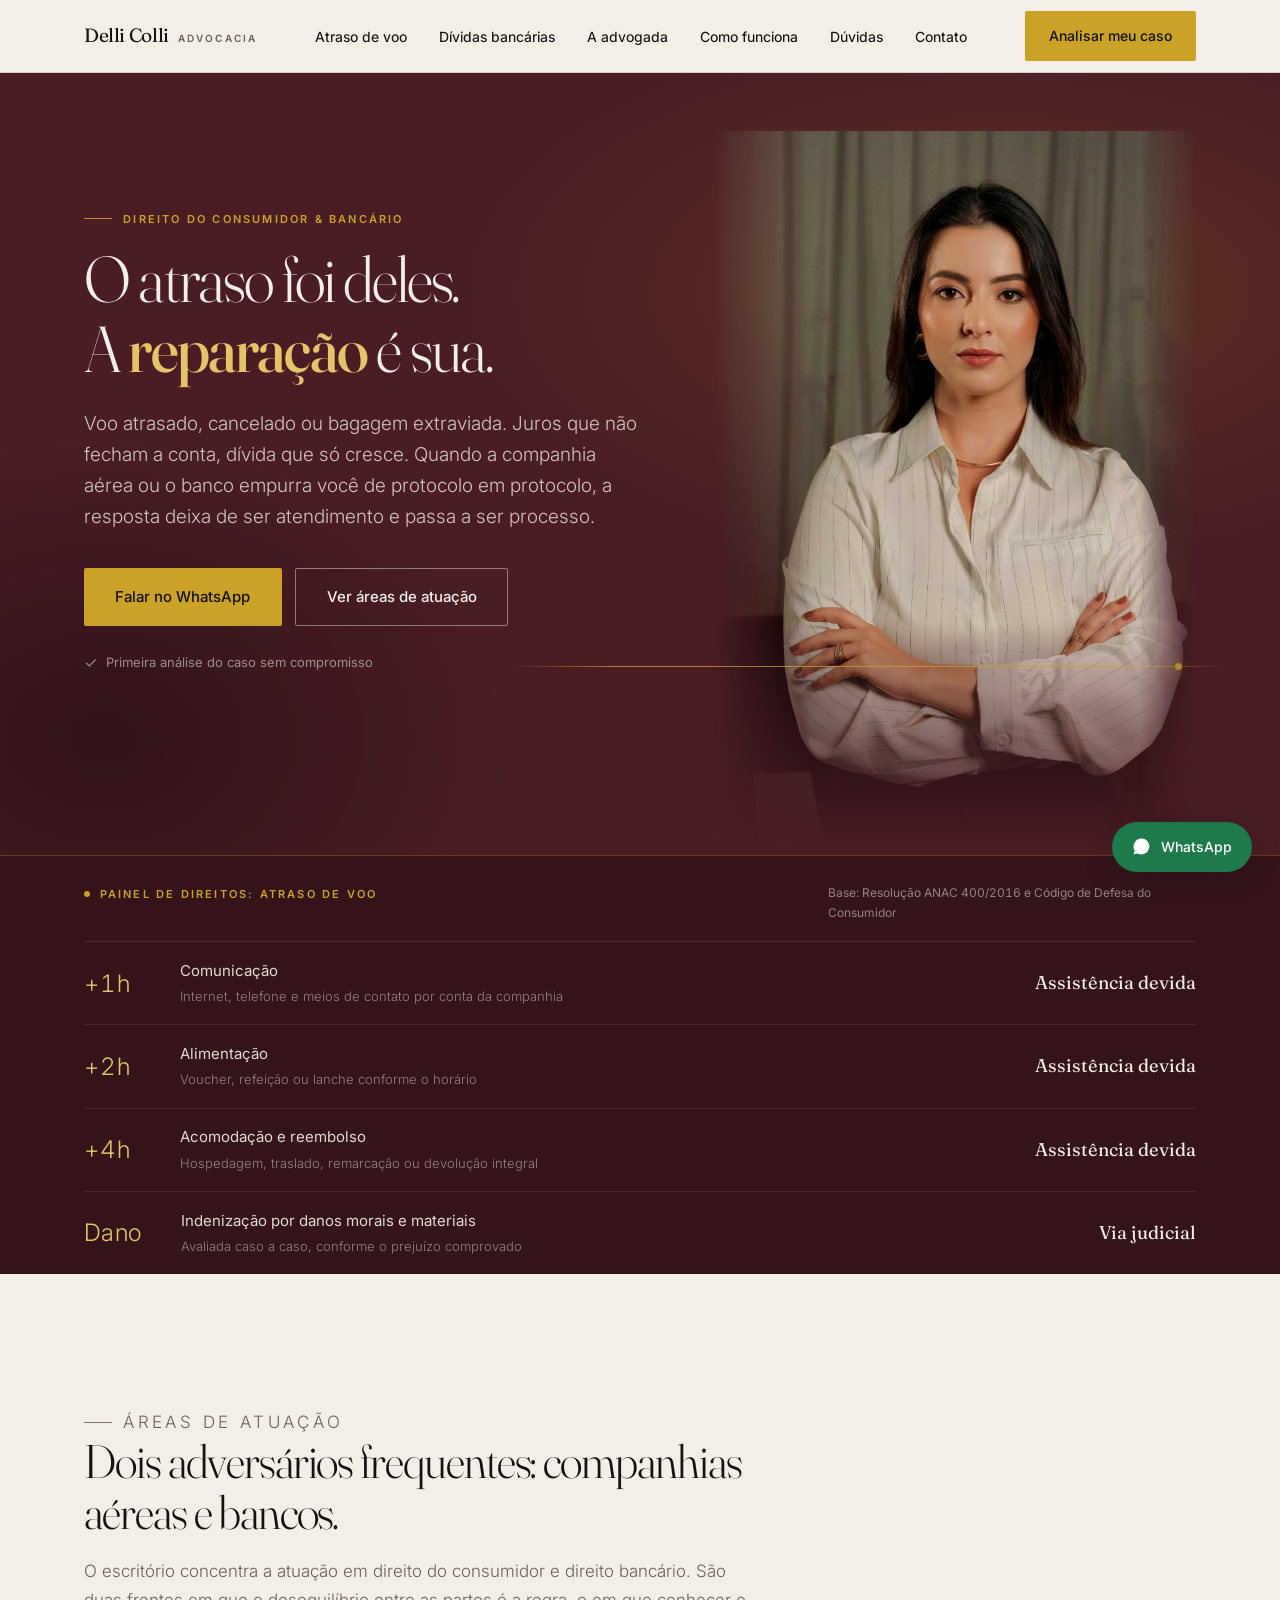
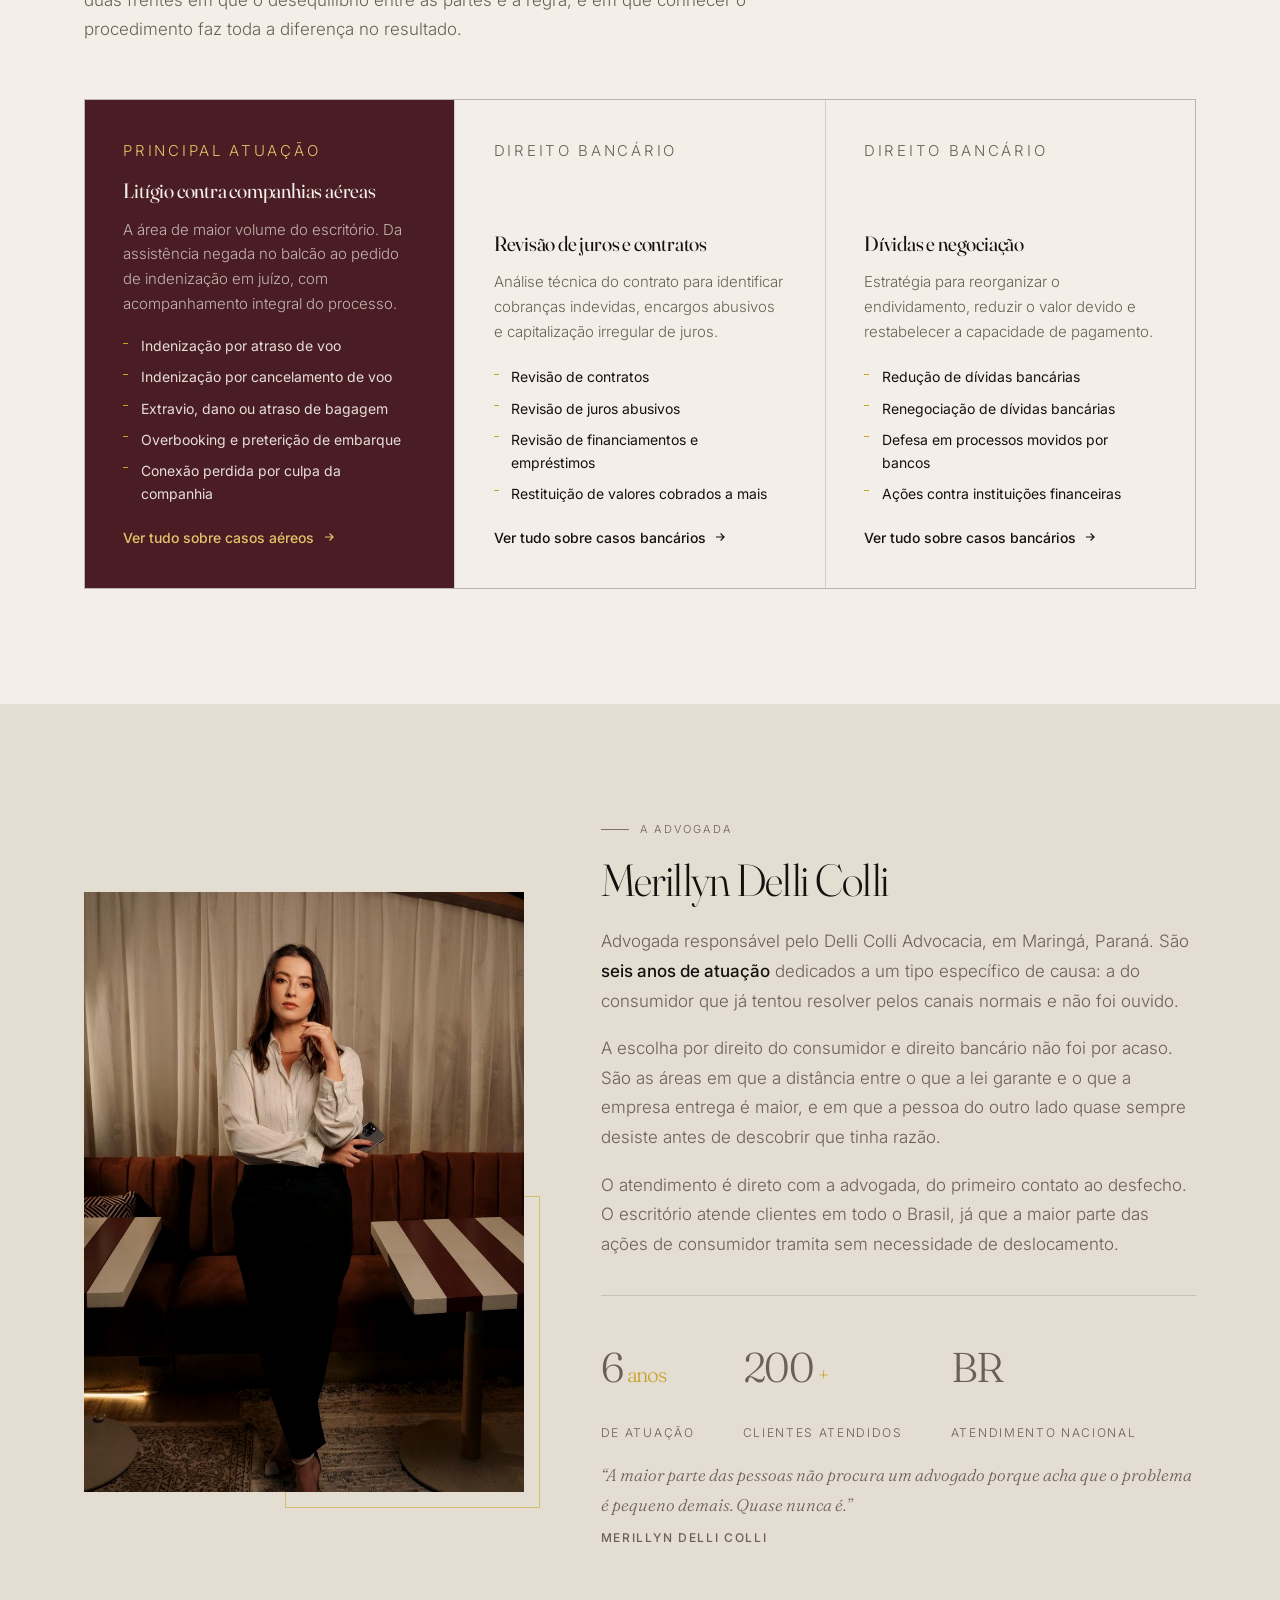
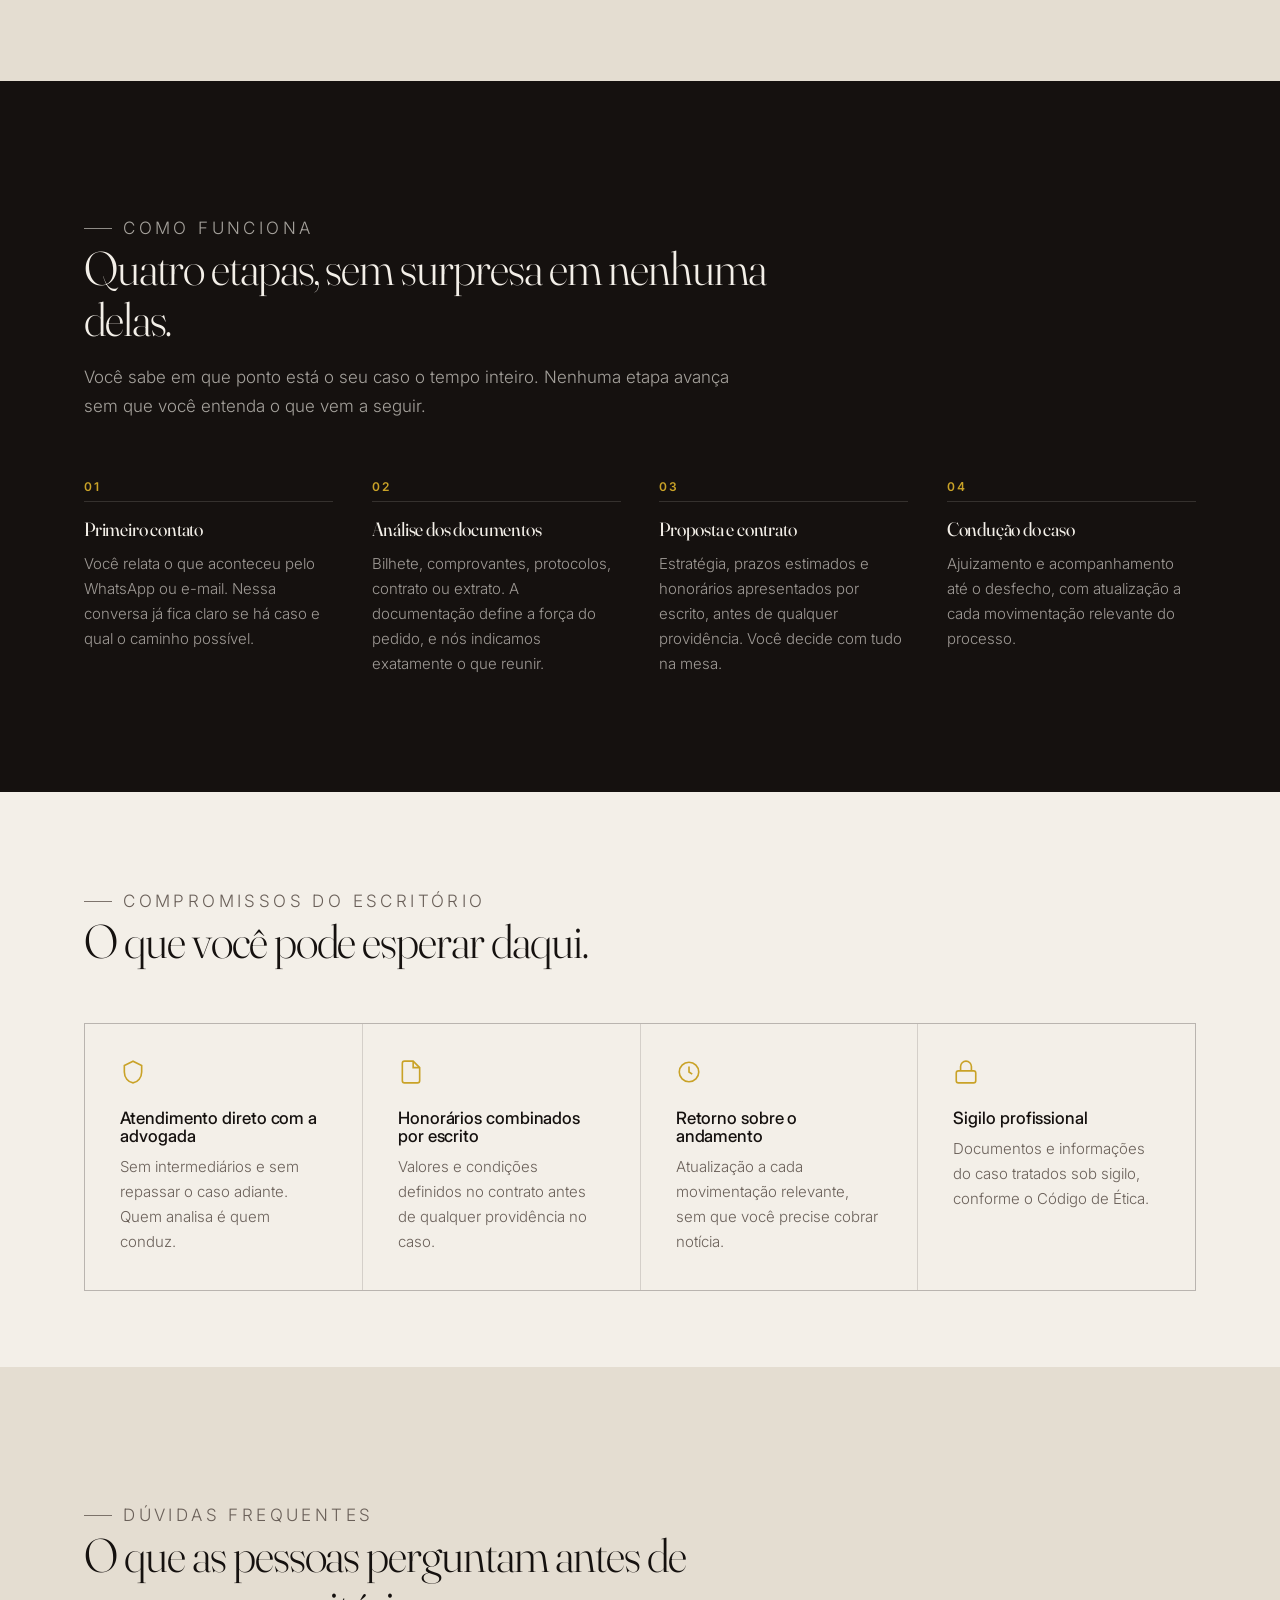
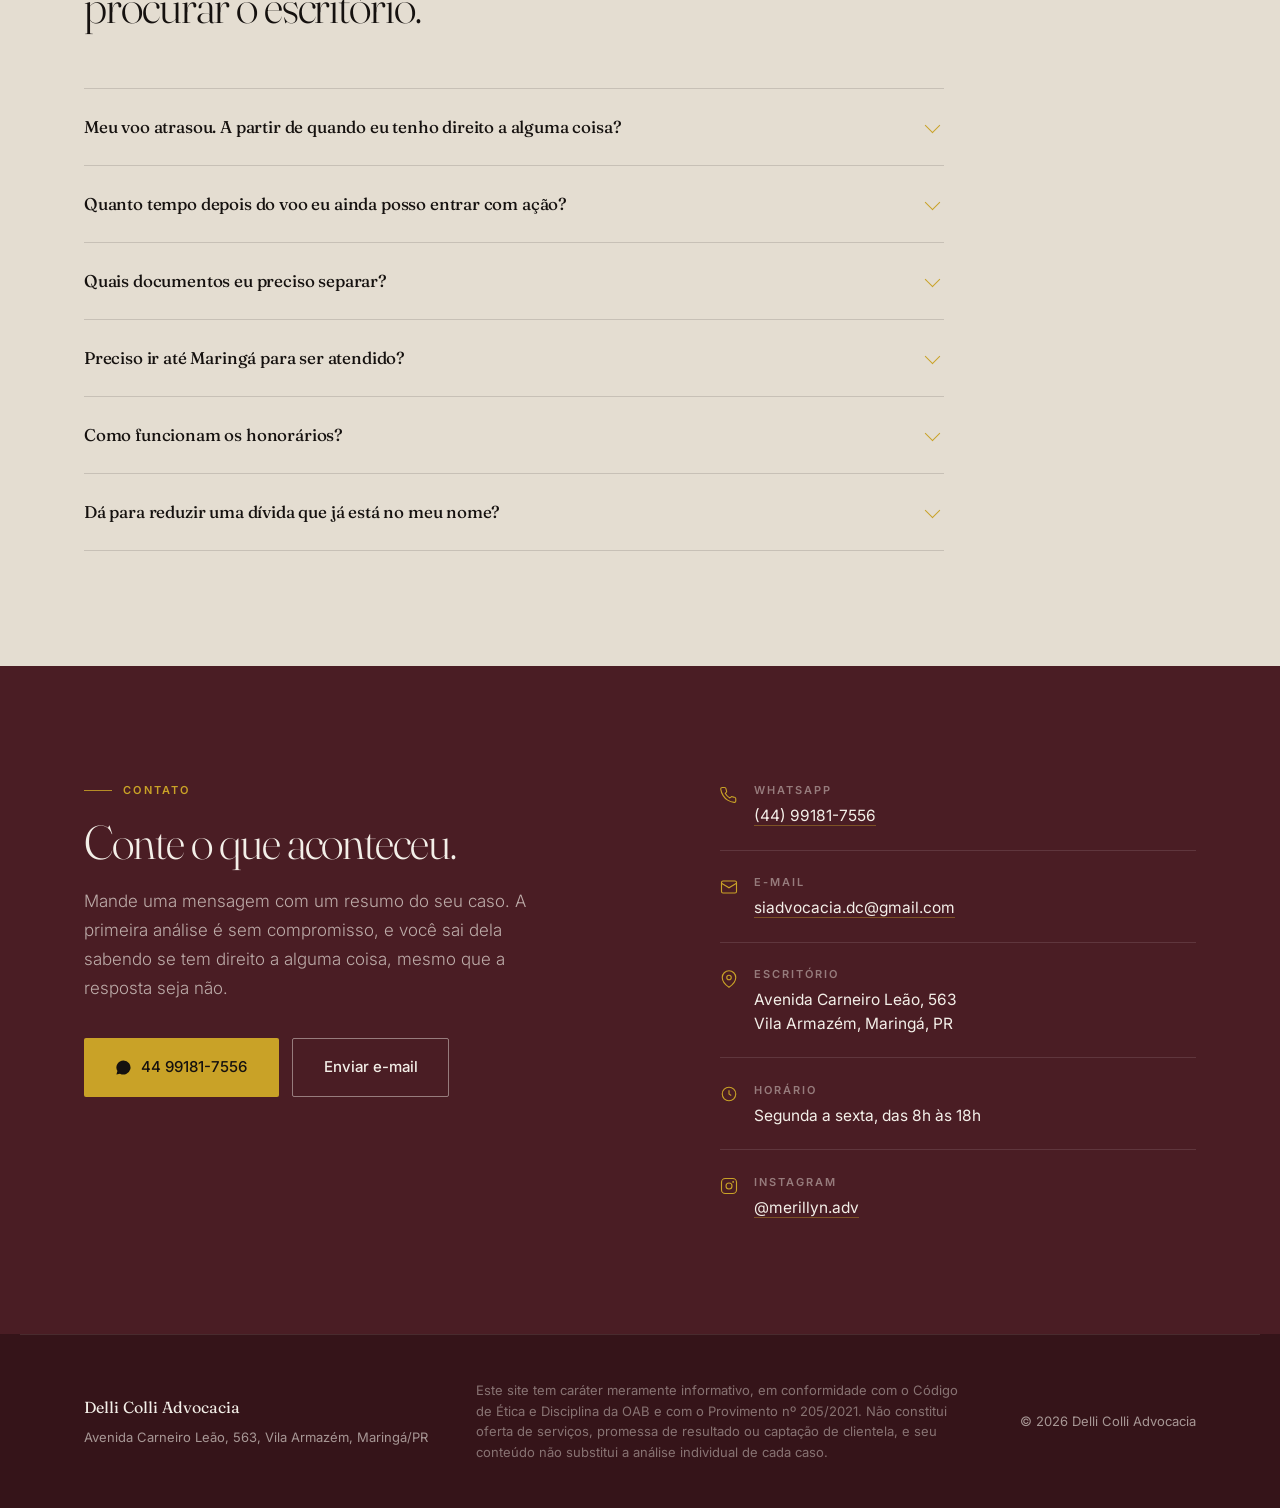
==== commit 85ad2af3: "Remover travessoes e deixar o texto mais natural Os travessoes foram substituidos reescrevendo as fr" ====
--- a/index.html
+++ b/index.html
@@ -3,7 +3,7 @@
 <head>
 <meta charset="utf-8">
 <meta name="viewport" content="width=device-width, initial-scale=1">
-<title>Delli Colli Advocacia — Direito do Consumidor e Bancário em Maringá</title>
+<title>Delli Colli Advocacia | Direito do Consumidor e Bancário em Maringá</title>
 <meta name="description" content="Advocacia especializada em indenização por atraso e cancelamento de voo, extravio de bagagem, revisão de juros abusivos e renegociação de dívidas bancárias. Maringá, PR.">
 <meta name="author" content="Delli Colli Advocacia">
 <meta name="robots" content="index, follow">
@@ -13,7 +13,7 @@
 <!-- Open Graph -->
 <meta property="og:type" content="website">
 <meta property="og:locale" content="pt_BR">
-<meta property="og:title" content="Delli Colli Advocacia — Direito do Consumidor e Bancário">
+<meta property="og:title" content="Delli Colli Advocacia | Direito do Consumidor e Bancário">
 <meta property="og:description" content="Atraso de voo, bagagem extraviada, juros abusivos e dívidas bancárias. Atendimento em todo o Brasil, com base em Maringá, PR.">
 <meta property="og:image" content="assets/merillyn-retrato.jpg">
 
@@ -33,7 +33,7 @@
   "telephone": "+5544991817556",
   "address": {
     "@type": "PostalAddress",
-    "streetAddress": "Avenida Carneiro Leão, 563 — Vila Armazém",
+    "streetAddress": "Avenida Carneiro Leão, 563, Vila Armazém",
     "addressLocality": "Maringá",
     "addressRegion": "PR",
     "addressCountry": "BR"
@@ -117,7 +117,7 @@
   </div>
 </section>
 
-<!-- ================= PAINEL DE PARTIDA — assinatura ================= -->
+<!-- ================= PAINEL DE PARTIDA (assinatura) ================= -->
 <!--
   Elemento-assinatura: reenquadra o painel de aeroporto. No aeroporto, o
   painel informa quanto você vai esperar. Aqui, informa a que você tem direito.
@@ -126,7 +126,7 @@
 <section class="board" aria-labelledby="boardTitle">
   <div class="wrap board__in">
     <div class="board__head">
-      <p class="board__title" id="boardTitle">Painel de direitos — atraso de voo</p>
+      <p class="board__title" id="boardTitle">Painel de direitos: atraso de voo</p>
       <p class="board__note">Base: Resolução ANAC 400/2016 e Código de Defesa do Consumidor</p>
     </div>
     <ul class="board__rows">
@@ -169,9 +169,9 @@
       <p class="eyebrow eyebrow--dark">Áreas de atuação</p>
       <h2>Dois adversários frequentes: companhias aéreas e bancos.</h2>
       <p>
-        O escritório concentra a atuação em direito do consumidor e direito bancário —
-        duas frentes em que o desequilíbrio entre as partes é a regra, e em que conhecer
-        o procedimento faz toda a diferença no resultado.
+        O escritório concentra a atuação em direito do consumidor e direito bancário.
+        São duas frentes em que o desequilíbrio entre as partes é a regra, e em que
+        conhecer o procedimento faz toda a diferença no resultado.
       </p>
     </div>
 
@@ -254,12 +254,12 @@
       <p>
         A escolha por direito do consumidor e direito bancário não foi por acaso. São
         as áreas em que a distância entre o que a lei garante e o que a empresa entrega
-        é maior — e em que a pessoa do outro lado quase sempre desiste antes de
+        é maior, e em que a pessoa do outro lado quase sempre desiste antes de
         descobrir que tinha razão.
       </p>
       <p>
-        O atendimento é direto com a advogada, do primeiro contato ao desfecho, e o
-        escritório atende clientes em todo o Brasil — a maior parte das ações de
+        O atendimento é direto com a advogada, do primeiro contato ao desfecho. O
+        escritório atende clientes em todo o Brasil, já que a maior parte das ações de
         consumidor tramita sem necessidade de deslocamento.
       </p>
 
@@ -310,8 +310,8 @@
       <article class="step reveal">
         <h3>Análise dos documentos</h3>
         <p>
-          Bilhete, comprovantes, protocolos, contrato ou extrato — a documentação
-          define a força do pedido. Nós indicamos exatamente o que reunir.
+          Bilhete, comprovantes, protocolos, contrato ou extrato. A documentação
+          define a força do pedido, e nós indicamos exatamente o que reunir.
         </p>
       </article>
       <article class="step reveal">
@@ -402,8 +402,8 @@
         <summary>Quanto tempo depois do voo eu ainda posso entrar com ação?</summary>
         <div class="faq__a">
           <p>
-            O prazo varia conforme a natureza do voo e o fundamento do pedido — há
-            entendimentos distintos para voos nacionais e internacionais. É justamente
+            O prazo varia conforme a natureza do voo e o fundamento do pedido, porque
+            há entendimentos distintos para voos nacionais e internacionais. É justamente
             por isso que vale fazer a análise cedo: alguns prazos são curtos.
           </p>
           <p>
@@ -449,7 +449,7 @@
           <p>
             A primeira análise do caso é sem compromisso. Se houver caso e você decidir
             seguir, os honorários são apresentados por escrito, com valores e condições
-            definidos antes de qualquer providência — nos limites da tabela da OAB/PR.
+            definidos antes de qualquer providência, sempre nos limites da tabela da OAB/PR.
           </p>
         </div>
       </details>
@@ -463,7 +463,7 @@
             ou defesa em uma ação já movida pelo banco.
           </p>
           <p>
-            Nenhum resultado pode ser prometido de antemão — a resposta vem da análise dos
+            Nenhum resultado pode ser prometido de antemão. A resposta vem da análise dos
             seus documentos.
           </p>
         </div>
@@ -480,7 +480,7 @@
       <h2>Conte o que aconteceu.</h2>
       <p class="contact__lede">
         Mande uma mensagem com um resumo do seu caso. A primeira análise é sem
-        compromisso, e você sai dela sabendo se tem direito a alguma coisa — mesmo
+        compromisso, e você sai dela sabendo se tem direito a alguma coisa, mesmo
         que a resposta seja não.
       </p>
       <div class="contact__actions">
@@ -516,7 +516,7 @@
             <dt>Escritório</dt>
             <dd>
               Avenida Carneiro Leão, 563<br>
-              Vila Armazém — Maringá, PR
+              Vila Armazém, Maringá, PR
             </dd>
           </div>
         </li>
@@ -546,7 +546,7 @@
   <div class="wrap footer__in">
     <div>
       <p><strong style="color:var(--bone);font-family:var(--display);font-weight:400;font-size:1rem;">Delli Colli Advocacia</strong></p>
-      <p style="margin-top:.35rem;">Avenida Carneiro Leão, 563 — Vila Armazém, Maringá/PR</p>
+      <p style="margin-top:.35rem;">Avenida Carneiro Leão, 563, Vila Armazém, Maringá/PR</p>
     </div>
     <p class="footer__legal">
       Este site tem caráter meramente informativo, em conformidade com o Código de Ética
